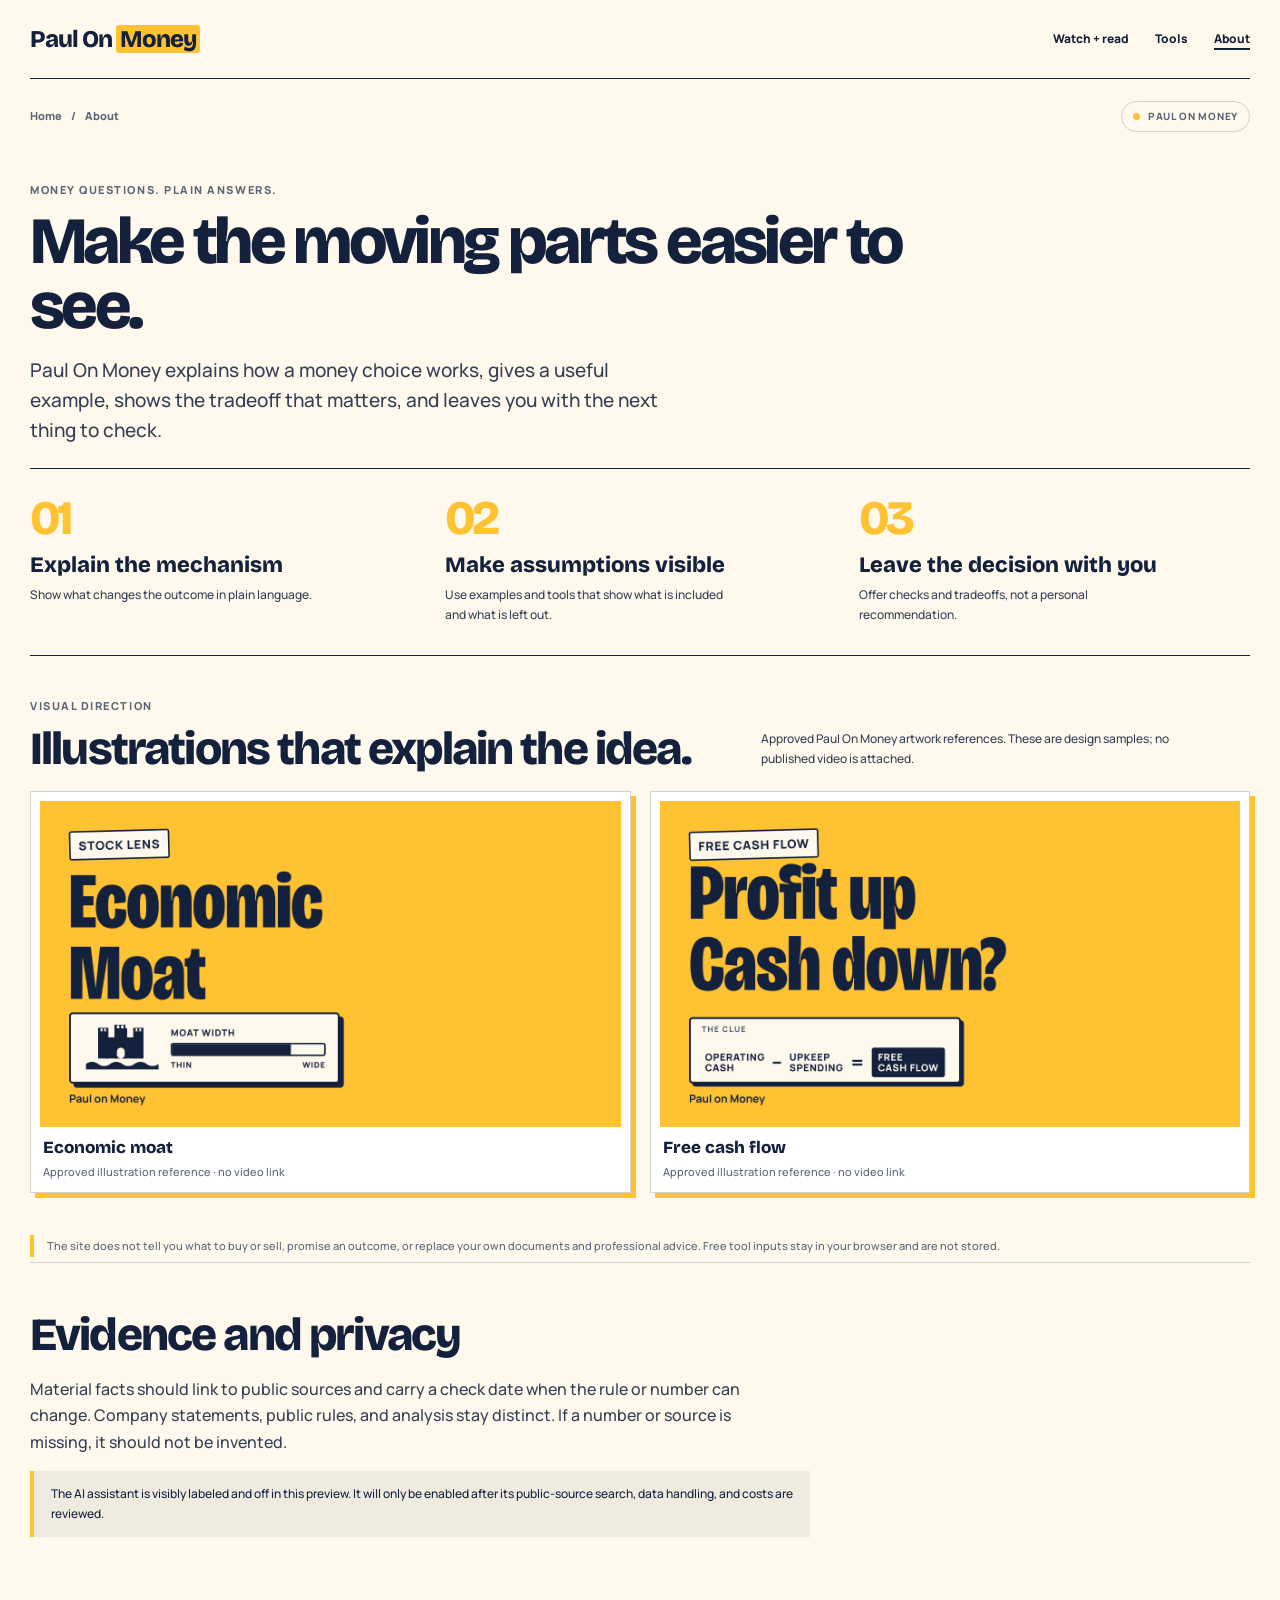
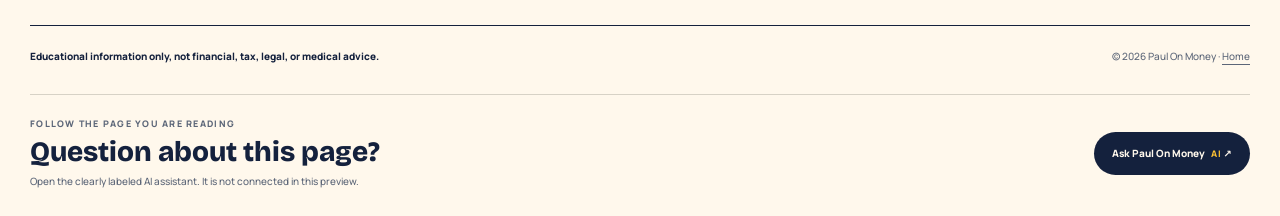
==== about/index.html @ f69b1c6e "Publish website output from a07aaa1934572e8f9555781a83fcb706551f09a7" ====
<!doctype html>
<html lang="en">
<head><meta charset="utf-8"><meta name="viewport" content="width=device-width, initial-scale=1"><meta name="color-scheme" content="light"><title>About | Paul On Money</title><meta name="description" content="What Paul On Money covers and how its explainers use public sources."><link rel="canonical" href="https://paulonmoney.com/about/"><link rel="stylesheet" href="/site.css"><script defer src="/chat-config.js"></script><script defer src="/chat.js"></script>  <link rel="icon" type="image/svg+xml" href="/assets/favicon.svg">
</head>
<body data-page-id="about" data-page-label="About Paul On Money"><a class="skip" href="#main">Skip to content</a><div class="shell">
<header class="topbar"><div class="topbar-inner"><a class="wordmark" href="/" aria-label="Paul On Money home">Paul On <em>Money</em></a><nav class="nav" aria-label="Main navigation"><a href="/articles/">Watch + read</a><a href="/tools/">Tools</a><a href="/about/" aria-current="page">About</a></nav></div></header>
<main id="main"><div class="page-head"><div class="breadcrumb"><a href="/">Home</a><span aria-hidden="true">/</span><span>About</span></div><span class="status">Paul On Money</span></div>
<section class="about-intro"><p class="eyebrow">Money questions. Plain answers.</p><h1>Make the moving parts easier to see.</h1><p class="lede">Paul On Money explains how a money choice works, gives a useful example, shows the tradeoff that matters, and leaves you with the next thing to check.</p></section>
<section class="about-principles" aria-label="Editorial approach"><article><span>01</span><h2>Explain the mechanism</h2><p>Show what changes the outcome in plain language.</p></article><article><span>02</span><h2>Make assumptions visible</h2><p>Use examples and tools that show what is included and what is left out.</p></article><article><span>03</span><h2>Leave the decision with you</h2><p>Offer checks and tradeoffs, not a personal recommendation.</p></article></section>
<section class="artwork-section" aria-labelledby="artwork-title"><div class="artwork-heading"><div><p class="eyebrow">Visual direction</p><h2 id="artwork-title">Illustrations that explain the idea.</h2></div><p>Approved Paul On Money artwork references. These are design samples; no published video is attached.</p></div><div class="artwork-grid">
<figure><img src="/assets/economic-moat.png" alt="Approved Paul On Money illustration reference: a castle and moat diagram explaining an economic moat"><figcaption><strong>Economic moat</strong><span>Approved illustration reference · no video link</span></figcaption></figure>
<figure><img src="/assets/free-cash-flow.png" alt="Approved Paul On Money illustration reference: operating cash flow minus upkeep spending equals free cash flow"><figcaption><strong>Free cash flow</strong><span>Approved illustration reference · no video link</span></figcaption></figure>
</div></section>
<p class="about-note">The site does not tell you what to buy or sell, promise an outcome, or replace your own documents and professional advice. Free tool inputs stay in your browser and are not stored.</p>
<section class="section"><h2>Evidence and privacy</h2><p class="section-intro">Material facts should link to public sources and carry a check date when the rule or number can change. Company statements, public rules, and analysis stay distinct. If a number or source is missing, it should not be invented.</p><p class="callout">The AI assistant is visibly labeled and off in this preview. It will only be enabled after its public-source search, data handling, and costs are reviewed.</p></section></main>
<footer class="foot"><div class="foot-inner"><p class="disclaimer">Educational information only, not financial, tax, legal, or medical advice.</p><p>© 2026 Paul On Money · <a href="/">Home</a></p></div></footer><section class="chat-entry" aria-label="Ask about this page">
  <div><p class="chat-kicker">Follow the page you are reading</p><h2>Question about this page?</h2><p>Open the clearly labeled AI assistant. It is not connected in this preview.</p></div>
  <button class="chat-open" type="button" data-chat-open aria-haspopup="dialog">Ask Paul On Money <em>AI</em> <span aria-hidden="true">↗</span></button>
</section>
<dialog class="chat-dialog" data-chat-dialog aria-labelledby="chat-title" aria-describedby="chat-disabled-note">
  <div class="chat-panel">
    <header class="chat-head"><span class="chat-avatar" aria-hidden="true">?</span><div><h2 id="chat-title">Ask Paul On Money <span style="color:var(--sun)">AI</span></h2><p>AI assistant · not connected</p></div><button class="chat-close" type="button" data-chat-close aria-label="Close chat">×</button></header>
    <div class="chat-context"><strong>Current page</strong> · <span data-chat-context>Paul On Money</span></div>
    <p class="chat-disabled" id="chat-disabled-note"><strong>The assistant is off in this preview.</strong> It will only be enabled after its public-source search, data handling, and costs are reviewed. No question is collected or sent. Calculator entries never enter this chat.</p>
    <form class="chat-compose"><label class="sr-only" for="chat-question">Your question</label><input id="chat-question" type="text" placeholder="AI assistant is unavailable" disabled><button type="button" disabled>Send</button><p class="chat-foot">This dialog is a design interaction only. It does not provide answers, sources, or citations.</p></form>
  </div>
</dialog>
</div></body></html>
---- site.css ----
@font-face{font-family:Bricolage;src:url('/assets/bric.woff2') format('woff2');font-weight:100 900;font-display:swap}
@font-face{font-family:Manrope;src:url('/assets/manrope.woff2') format('woff2');font-weight:200 800;font-display:swap}
:root{--paper:#FFF8EC;--ink:#14213D;--sun:#FFC233;--line:#D7D2C6;--soft:#F0EBE0;--white:#fff;--blue:#E7EDF6;--muted:#5C6678;--max:1220px}
*{box-sizing:border-box}
html{scroll-behavior:smooth}
body{margin:0;background:var(--paper);color:var(--ink);font:500 16px/1.65 Manrope,system-ui,sans-serif}
a{color:inherit;text-underline-offset:4px}
button,input,textarea,select{font:inherit;color:inherit}
button,a,input,textarea,select{touch-action:manipulation}
button:focus-visible,a:focus-visible,input:focus-visible,textarea:focus-visible,select:focus-visible,[tabindex]:focus-visible{outline:3px solid var(--sun);outline-offset:3px}
.skip{position:fixed;z-index:20;top:-100px;left:12px;padding:10px 14px;background:var(--sun)}
.skip:focus{top:12px}
.shell{width:min(var(--max),100% - 48px);margin-inline:auto}
.topbar{border-bottom:1px solid var(--ink)}
.topbar-inner{min-height:78px;display:flex;align-items:center;justify-content:space-between;gap:24px}
.wordmark{text-decoration:none;white-space:nowrap;font:800 24px/1 Bricolage,system-ui,sans-serif;letter-spacing:-1px}
.wordmark em{font-style:normal;color:var(--ink);background:var(--sun);padding:0 4px;border-radius:3px}
.nav{display:flex;align-items:center;gap:26px}
.nav a{text-decoration:none;font-size:12px;font-weight:800;min-height:42px;display:flex;align-items:center}
.nav a:hover,.nav a[aria-current=page]{text-decoration:underline;text-decoration-thickness:2px;text-underline-offset:5px}
.eyebrow,.side-label{margin:0 0 12px;font-size:11px;line-height:1.4;font-weight:800;letter-spacing:.14em;text-transform:uppercase;color:var(--muted)}
.page-head{padding:22px 0 14px;display:flex;align-items:center;justify-content:space-between;gap:16px;font-size:11px;font-weight:800;color:var(--muted)}
.status,.prototype-note{display:inline-flex;align-items:center;gap:8px;border:1px solid var(--line);border-radius:999px;padding:6px 11px;font-size:10px;font-weight:800;letter-spacing:.07em;text-transform:uppercase}
.status:before{content:"";width:7px;height:7px;border-radius:50%;background:var(--sun)}
.hero{display:grid;grid-template-columns:minmax(0,1.12fr) minmax(320px,.88fr);gap:58px;align-items:center;padding:35px 0 35px}
.hero h1,.page-title h1,.tool-intro h1,.about-intro h1,.page-headline{font:800 clamp(44px,6.2vw,76px)/.98 Bricolage,system-ui,sans-serif;letter-spacing:-.055em;margin:0 0 18px}
.hero h1{max-width:710px}
.hero .mark,.marker{background:linear-gradient(transparent 63%,var(--sun) 63%,var(--sun) 92%,transparent 92%)}
.hero-dek,.lede,.dek{font-size:clamp(16px,1.7vw,19px);line-height:1.58;color:#354057;max-width:650px;margin:0}
.hero-art{margin:5px 6px 5px 0;background:#fff;padding:10px 10px 0;border:1px solid var(--line);box-shadow:12px 12px 0 var(--sun);transform:rotate(1deg);position:relative;z-index:1}
.hero-art img{display:block;width:100%;aspect-ratio:16/9;object-fit:cover;border-radius:5px}
.hero-art figcaption{display:flex;justify-content:space-between;align-items:center;gap:10px;padding:11px 3px 12px;font-size:11px;color:var(--muted)}
.hero-art figcaption strong{color:var(--ink);font-size:11px;letter-spacing:.08em;text-transform:uppercase}
.question-box{display:grid;grid-template-columns:1fr auto;gap:9px 12px;padding:20px 22px;background:var(--ink);color:var(--paper);border-radius:4px 20px 4px 20px;box-shadow:8px 8px 0 var(--sun);margin:26px 7px 34px 0}
.question-box label{grid-column:1/-1;font-size:12px;font-weight:800}
.question-box input{min-width:0;width:100%;height:50px;border:1px solid #ffffff55;border-radius:8px;background:#fff;color:var(--ink);padding:0 14px}
.question-box button,.button{display:inline-flex;align-items:center;justify-content:center;gap:12px;min-height:46px;border:0;border-radius:999px;padding:11px 18px;background:var(--sun);color:var(--ink);text-decoration:none;text-align:center;font-size:11px;font-weight:800;cursor:pointer}
.question-box button{white-space:nowrap}
.question-box p{grid-column:1/-1;margin:0;color:#D8DEE8;font-size:10px;line-height:1.5}
.privacy-line{font-size:11px;color:var(--muted);border-left:3px solid var(--sun);padding:3px 0 3px 12px;margin:14px 0 24px}
.pathway{display:grid;grid-template-columns:120px minmax(0,1fr) minmax(300px,.94fr);gap:30px;border-top:1px solid var(--ink);border-bottom:1px solid var(--ink);padding:33px 0;margin:12px 0 0}
.path-index{font-size:10px;line-height:1.3;font-weight:800;letter-spacing:.1em;text-transform:uppercase;color:var(--muted)}
.path-index strong{display:block;margin-top:12px;color:var(--ink);font:800 64px/.9 Bricolage;letter-spacing:-.08em}
.path-main h2,.rule-strip h2,.section h2,.artwork-heading h2{font:800 clamp(30px,4vw,46px)/1.04 Bricolage,system-ui,sans-serif;letter-spacing:-.04em;margin:0 0 13px}
.path-main p:not(.eyebrow),.rule-strip p{font-size:13px;color:#354057;max-width:500px;margin:0 0 17px}
.text-link{font-size:12px;font-weight:800;text-decoration:underline;text-underline-offset:4px}
.path-steps{display:grid;gap:14px;border-left:1px solid var(--line);padding-left:24px}
.path-steps>div{display:grid;grid-template-columns:29px 1fr;gap:11px;align-items:start}
.path-steps b{width:25px;height:25px;border-radius:50%;display:grid;place-items:center;background:var(--sun);font-size:11px}
.path-steps strong,.path-steps span{display:block}
.path-steps strong{font-size:11px;line-height:1.4}
.path-steps span{font-size:10px;line-height:1.45;color:var(--muted)}
.rule-strip{display:grid;grid-template-columns:1fr .8fr;gap:40px;align-items:center;padding:36px 0;border-bottom:1px solid var(--line)}
.rule-strip h2{max-width:570px;margin:0}
.rule-strip .under-note{text-decoration:underline;text-decoration-color:var(--sun);text-decoration-thickness:5px;text-underline-offset:4px}
.rule-strip p{margin:0}
.home-footer,.prototype-footer,.foot-inner{display:flex;justify-content:space-between;align-items:flex-start;gap:28px;padding:20px 0 27px;font-size:10px;color:var(--muted)}
.home-footer span:last-child{text-align:right}
.section{padding:48px 0;border-top:1px solid var(--line)}
.section h2{margin:0 0 17px}
.section-intro{max-width:720px;color:#354057}
.cards{display:grid;grid-template-columns:repeat(3,minmax(0,1fr));gap:17px;margin-top:25px}
.card{min-width:0;padding:22px;background:var(--white);border:1px solid var(--line);border-radius:14px}
.card h3{font:800 22px/1.12 Bricolage;margin:12px 0 8px}
.card p{font-size:13px;color:#354057;margin:0}
.tag{display:inline-block;padding:4px 8px;background:var(--sun);border-radius:999px;font-size:9px;line-height:1.5;font-weight:800;letter-spacing:.08em;text-transform:uppercase}
.callout{border-left:4px solid var(--sun);padding:13px 17px;background:var(--soft);font-size:12px;max-width:780px}
.page-title,.tool-intro,.about-intro{padding:36px 0 23px;max-width:920px}
.page-title h1,.tool-intro h1,.about-intro h1{font-size:clamp(40px,5.8vw,66px);margin:13px 0 16px}
.page-title .dek{max-width:800px}
.breadcrumb{display:flex;gap:9px;align-items:center}
.breadcrumb a{text-decoration:none}
.answer-band{display:grid;grid-template-columns:145px 1fr;gap:22px;margin:8px 0 35px;padding:25px 30px;background:var(--ink);color:var(--paper);border-radius:4px 20px 4px 20px}
.answer-band .kicker{padding-top:3px;color:var(--sun);font-size:10px;font-weight:800;letter-spacing:.14em;text-transform:uppercase}
.answer-band p{font:700 clamp(19px,2.3vw,26px)/1.3 Bricolage;margin:0;max-width:870px}
.answer-grid{display:grid;grid-template-columns:minmax(0,1.4fr) minmax(260px,.7fr);gap:50px;align-items:start}
.article-copy{max-width:760px}
.article-copy h2,.article-copy h3{font-family:Bricolage,system-ui,sans-serif;line-height:1.12;letter-spacing:-.025em}
.article-copy h2{font-size:30px;margin:0 0 12px}
.article-copy h3{font-size:22px;margin:32px 0 10px}
.article-copy p{color:#354057;font-size:15px;line-height:1.7;margin:0 0 15px}
.article-copy ul{padding-left:20px;color:#354057;margin:9px 0 25px}
.article-copy li{padding:4px 0;font-size:14px}
.editorial-aside{border-left:5px solid var(--sun);padding:3px 0 3px 17px;margin:25px 0;font-size:13px;font-weight:800;color:var(--ink)}
.video-panel{background:#DFE5EF;padding:10px;border-radius:16px;margin:0 0 14px}
.video-frame{position:relative;display:block;aspect-ratio:16/9;width:100%;overflow:hidden;background:var(--ink);border-radius:10px}
.video-frame img{width:100%;height:100%;object-fit:cover;display:block}
.video-frame iframe{width:100%;height:100%;border:0}
.video-open{display:flex;width:100%;height:100%;align-items:center;justify-content:center;gap:10px;padding:18px;text-align:center;color:var(--paper);font-size:12px;font-weight:800;text-decoration:none}
.video-open:before{content:"▶";display:grid;place-items:center;width:44px;height:44px;border-radius:50%;background:var(--sun);color:var(--ink);font-size:14px}
.video-frame .video-label{position:absolute;left:10px;right:10px;bottom:10px;width:max-content;max-width:calc(100% - 20px);padding:7px 9px;border-radius:5px;background:var(--ink);color:var(--paper);font-size:10px;font-weight:800;letter-spacing:.06em}
.video-caption{margin:10px 3px 2px;font-size:10px;color:var(--muted)}
.side-cta{padding:20px;margin:0 0 24px;background:var(--sun);border-radius:3px 17px 3px 17px}
.side-cta h3{font:800 24px/1.12 Bricolage;margin:0 0 9px}
.side-cta p{font-size:11px;color:#303A4E;margin:0 0 15px}
.side-cta .button{width:100%;background:var(--ink);color:var(--paper)}
.accountability{padding:16px 18px;margin-top:26px;background:var(--soft);border-radius:10px;font-size:10px;color:#394256}
.accountability strong{display:block;color:var(--ink);font-size:10px;letter-spacing:.08em;text-transform:uppercase;margin-bottom:5px}
.source-block{display:grid;grid-template-columns:210px 1fr;gap:25px;padding:22px 0 10px;margin-top:25px;border-top:1px solid var(--ink)}
.source-block h2{font:800 21px/1.15 Bricolage;margin:0}
.source-block p,.source-block li{font-size:11px;color:var(--muted);margin:0 0 8px}
.source-block ul{padding-left:18px;margin:0}
.transcript{border-top:1px solid var(--line);border-bottom:1px solid var(--line);padding:11px 0;margin-bottom:24px}
.transcript summary{cursor:pointer;font-size:11px;font-weight:800;list-style:none;display:flex;justify-content:space-between;gap:12px}
.transcript summary::-webkit-details-marker{display:none}
.transcript summary:after{content:"+";font:800 18px/1 Bricolage}
.transcript[open] summary:after{content:"−"}
.transcript p{font-size:10px;color:var(--muted);margin:11px 0 0}
.article-card{display:grid;grid-template-columns:180px 1fr;gap:18px;padding:18px 0;border-top:1px solid var(--line)}
.comparison-figure{margin:15px 0 35px;padding:10px;background:var(--soft);border-radius:14px}
.comparison-figure img{display:block;width:100%;height:auto;border-radius:10px}
.comparison-figure figcaption{padding:11px 8px 4px;font-size:11px;line-height:1.55;color:#354057}
.article-card img{width:100%;aspect-ratio:16/9;object-fit:cover;border-radius:8px}
.article-card h2{font:800 24px/1.13 Bricolage;margin:7px 0}
.article-card h2 a{text-decoration:none}
.article-card h2 a:hover{text-decoration:underline}
.article-card p{font-size:12px;color:#354057;margin:0 0 8px}
.article-list-empty{display:grid;grid-template-columns:1.1fr .9fr;gap:28px;align-items:center;padding:25px 0;border-top:1px solid var(--line)}
.article-list-empty figure{margin:0;background:#fff;padding:9px 9px 0;border:1px solid var(--line);box-shadow:7px 7px 0 var(--sun)}
.article-list-empty img{display:block;width:100%;aspect-ratio:16/9;object-fit:cover}
.article-list-empty figcaption{padding:8px 2px;font-size:9px;color:var(--muted)}
.feature-figure{margin:0;background:#fff;border:1px solid var(--line);padding:9px 9px 0;box-shadow:5px 5px 0 var(--sun)}
.feature-figure img{display:block;width:100%;aspect-ratio:16/9;object-fit:cover}
.feature-figure figcaption{padding:11px 3px;color:var(--muted);font-size:11px}
.about-principles{display:grid;grid-template-columns:repeat(3,1fr);gap:24px;padding:27px 0 30px;border-top:1px solid var(--ink);border-bottom:1px solid var(--ink)}
.about-principles article{padding-right:14px}
.about-principles article>span{color:var(--sun);font:800 48px/.95 Bricolage;letter-spacing:-.08em}
.about-principles h2{font:800 22px/1.1 Bricolage;margin:11px 0 8px}
.about-principles p{font-size:12px;color:#354057;max-width:300px;margin:0}
.artwork-section{padding:42px 0 18px}
.artwork-heading{display:grid;grid-template-columns:1fr .7fr;gap:32px;align-items:end;margin-bottom:18px}
.artwork-heading h2{margin:0}
.artwork-heading>p{font-size:12px;color:#354057;max-width:460px;margin:0 0 4px}
.artwork-grid{display:grid;grid-template-columns:1fr 1fr;gap:19px}
.artwork-grid figure{margin:0;background:#fff;border:1px solid var(--line);padding:9px 9px 0;box-shadow:5px 5px 0 var(--sun)}
.artwork-grid img{display:block;width:100%;aspect-ratio:16/9;object-fit:cover}
.artwork-grid figcaption{display:flex;flex-direction:column;gap:4px;padding:11px 3px;color:var(--muted);font-size:11px}
.artwork-grid figcaption strong{font:800 17px/1.2 Bricolage;color:var(--ink)}
.about-note{border-left:4px solid var(--sun);padding:2px 0 2px 13px;color:var(--muted);font-size:11px;margin:24px 0 5px}
.foot{margin-top:28px;border-top:1px solid var(--ink)}
.foot-inner{padding:22px 0 30px}
.foot p{max-width:760px;margin:0}
.disclaimer{font-weight:800;color:var(--ink)}
.chat-entry{display:flex;justify-content:space-between;align-items:center;gap:24px;padding:22px 0 26px;border-top:1px solid var(--line)}
.chat-entry .chat-kicker{margin:0 0 5px;color:var(--muted);font-size:9px;font-weight:800;letter-spacing:.14em;text-transform:uppercase}
.chat-entry h2{font:800 clamp(22px,3vw,28px)/1.12 Bricolage;margin:0 0 5px}
.chat-entry p{max-width:600px;margin:0;color:var(--muted);font-size:10px}
.chat-open{border:0;border-radius:999px;padding:13px 18px;background:var(--ink);color:var(--paper);font-size:10px;font-weight:800;white-space:nowrap;cursor:pointer}
.chat-open em{font-style:normal;color:var(--sun);font-size:9px;letter-spacing:.1em;text-transform:uppercase;padding-left:4px}
.chat-dialog{position:fixed;width:min(520px,calc(100vw - 32px));height:min(620px,calc(100dvh - 48px));max-width:none;max-height:none;padding:0;border:1px solid var(--line);border-radius:18px;background:var(--paper);color:var(--ink);box-shadow:0 20px 70px #14213d52;overflow:hidden}
.chat-dialog::backdrop{background:#14213d7a}
.chat-panel{height:100%;display:grid;grid-template-rows:auto auto 1fr auto}
.chat-head{display:flex;align-items:center;gap:12px;padding:16px 18px;background:var(--ink);color:var(--paper)}
.chat-avatar{width:34px;height:34px;flex:none;border-radius:50%;display:grid;place-items:center;background:var(--sun);font:800 14px Bricolage;color:var(--ink)}
.chat-head h2{font:800 17px/1.2 Bricolage;margin:0}
.chat-head p{font-size:9px;color:#D8DEE8;margin:3px 0 0;letter-spacing:.08em;text-transform:uppercase}
.chat-close{margin-left:auto;border:1px solid #fff7;background:transparent;color:var(--paper);width:36px;height:36px;border-radius:50%;font-size:20px;cursor:pointer}
.chat-context{padding:11px 17px;background:#FFF1CC;border-bottom:1px solid #E2D5B5;font-size:10px;line-height:1.45}
.chat-context strong{font-size:9px;letter-spacing:.09em;text-transform:uppercase}
.chat-disabled{margin:18px;padding:16px;border-radius:10px;background:#fff;border:1px solid var(--line);align-self:start;font-size:12px;color:#354057}
.chat-disabled strong{display:block;color:var(--ink);margin-bottom:6px}
.chat-compose{display:grid;grid-template-columns:1fr auto;gap:8px;padding:12px 14px;border-top:1px solid var(--line)}
.chat-compose input{min-width:0;height:42px;border:1px solid var(--line);border-radius:8px;padding:0 11px;background:#fff;font-size:12px}
.chat-compose button{border:0;border-radius:8px;background:var(--sun);color:var(--ink);padding:0 14px;font-size:10px;font-weight:800}
.chat-compose input:disabled,.chat-compose button:disabled{opacity:.55;cursor:not-allowed}
.chat-foot{grid-column:1/-1;margin:0;padding:0 14px 13px;color:var(--muted);font-size:9px;line-height:1.45}
.calculator-page{max-width:1040px}
.tool-intro{max-width:920px;padding:34px 0 20px}
.tool-intro h1{max-width:880px;font-size:clamp(42px,5.7vw,67px)}
.tool-intro .lede{max-width:780px}
.tool-hero-art{display:grid;grid-template-columns:1fr .44fr;gap:28px;align-items:center}
.tool-hero-art figure{margin:0;background:#fff;padding:8px 8px 0;border:1px solid var(--line);box-shadow:8px 8px 0 var(--sun)}
.tool-hero-art img{display:block;width:100%;aspect-ratio:16/9;object-fit:cover}
.tool-hero-art figcaption{font-size:9px;color:var(--muted);padding:8px 2px}
.calc-step{border-top:1px solid var(--line);padding:27px 0}
.calc-step h2,.result h2,.sources h2{font:800 clamp(25px,3.5vw,34px)/1.1 Bricolage;letter-spacing:-.03em;margin:0 0 15px}
.step-index{display:grid;place-items:center;width:27px;height:27px;border-radius:50%;background:var(--sun);font:800 11px Bricolage;margin:0 0 13px}
.fields{display:grid;gap:14px 19px;margin:18px 0}
.fields-two{grid-template-columns:repeat(2,minmax(0,1fr))}
.fields-three{grid-template-columns:repeat(3,minmax(0,1fr))}
.plan-cards{display:grid;grid-template-columns:1fr 1fr;gap:17px;margin:22px 0}
.plan-cards fieldset{min-width:0;border:1px solid var(--line);border-top:5px solid var(--sun);border-radius:6px 6px 14px 14px;padding:16px;background:#FBF9F4}
.plan-cards fieldset+fieldset{border-top-color:var(--ink)}
.plan-cards legend{font:800 20px Bricolage;padding:0 7px}
.plan-cards label,.fields>label,.wide-field{display:block;font-size:11px;font-weight:800;margin:12px 0}
.plan-cards label span,.fields label>span,.wide-field span{float:right;font-size:9px;color:var(--muted)}
.plan-cards input,.fields input,.fields select,.wide-field input{display:block;width:100%;min-height:43px;padding:8px 10px;margin-top:5px;border:1px solid #14213d55;border-radius:7px;background:var(--white)}
.plan-cards input:focus,.fields input:focus,.fields select:focus,.wide-field input:focus{border-color:var(--ink)}
.wide-field{max-width:620px;margin:20px 0}
.helper{font-size:11px;line-height:1.55;color:var(--muted);max-width:800px}
.optional{margin:20px 0;border-top:1px solid var(--line);padding:14px 0}
.optional summary{min-height:40px;cursor:pointer;font-size:12px;font-weight:800;display:flex;align-items:center}
.optional[open] summary{margin-bottom:10px}
.optional>p{font-size:11px;color:#495366;max-width:840px}
.optional .checkbox{display:flex;gap:9px;align-items:flex-start;font-weight:700;margin:13px 0}
.optional .checkbox input{width:18px;height:18px;min-height:18px;margin:2px 0;flex:none;accent-color:var(--ink)}
.field-span{grid-column:1/-1}
.calculate-button{margin:24px 0 8px;min-width:240px}
.calculate-button span{padding-left:10px}
.reset-button{margin:24px 0 8px;border:1px solid var(--ink);border-radius:999px;background:transparent;min-height:46px;padding:11px 18px;font-size:11px;font-weight:800;cursor:pointer}
.error-summary{border-left:4px solid var(--sun);background:#FFF1CC;padding:13px 17px;margin:18px 0;font-size:12px}
.error-summary h3{font:800 18px Bricolage;margin:0 0 5px}
.error-summary li{margin:5px 0}
.result{margin:34px 0;padding:25px;border:1px solid var(--line);border-radius:16px;background:#fff;box-shadow:0 14px 40px #14213d0f}
.result-summary{font:800 clamp(22px,3vw,31px)/1.2 Bricolage}
.result-cards{display:grid;grid-template-columns:1fr 1fr;gap:14px;margin:19px 0}
.result-cards>div{min-width:0;padding:16px;border-radius:10px;background:var(--soft)}
.result-cards>div+div{background:var(--blue)}
.result-cards span{display:block;font-size:10px;font-weight:800}
.result-cards strong{display:block;font:800 clamp(24px,3vw,36px)/1.2 Bricolage;margin-top:7px}
.bill-result{border-top:1px solid var(--line);margin-top:20px;padding-top:8px}
.bill-result h3{font:800 21px Bricolage}
.sources{display:grid;grid-template-columns:210px 1fr;gap:24px;border-top:1px solid var(--ink);padding:24px 0 35px}
.sources h2{font-size:22px}
.sources p{max-width:800px;font-size:11px;color:#495366;margin:0 0 9px}
.section .button{margin:12px 0}
.sr-only{position:absolute;width:1px;height:1px;padding:0;margin:-1px;overflow:hidden;clip:rect(0,0,0,0);white-space:nowrap;border:0}
.chat-dialog[open]{animation:dialog-in .15s ease-out}
@keyframes dialog-in{from{opacity:0;transform:translateY(7px)}to{opacity:1;transform:translateY(0)}}
@media(max-width:880px){.hero{grid-template-columns:1.05fr .95fr;gap:30px}.pathway{grid-template-columns:85px 1fr;gap:20px}.path-steps{grid-column:2;border-left:0;border-top:1px solid var(--line);padding:17px 0 0;grid-template-columns:repeat(3,1fr)}.answer-grid{gap:30px}.about-principles{gap:17px}.about-principles h2{font-size:20px}.tool-hero-art{grid-template-columns:1fr .55fr}}
@media(max-width:680px){body{font-size:15px}.shell{width:min(var(--max),100% - 36px)}.topbar-inner{min-height:auto;align-items:flex-start;padding:16px 0;flex-direction:column;gap:9px}.wordmark{font-size:22px}.nav{width:100%;gap:18px;overflow:auto}.nav a{white-space:nowrap;font-size:11px;min-height:36px}.page-head{padding:17px 0 10px;align-items:flex-start;font-size:10px}.status{font-size:9px;padding:5px 8px;white-space:normal;text-align:center;line-height:1.25}.hero{grid-template-columns:1fr;padding:26px 0 27px;gap:21px}.hero h1{font-size:clamp(42px,12vw,59px);margin-bottom:13px}.hero-dek{font-size:14px}.hero-art{max-width:560px;margin:4px 4px 0 0;box-shadow:7px 7px 0 var(--sun)}.hero-art figcaption{font-size:10px}.question-box{grid-template-columns:1fr;padding:17px;border-radius:4px 15px 4px 15px;gap:9px;box-shadow:5px 5px 0 var(--sun);margin:20px 5px 28px 0}.question-box label{grid-column:auto}.question-box input{height:47px;font-size:13px}.question-box button{width:100%;min-height:44px}.question-box p{grid-column:auto;font-size:9px}.pathway{grid-template-columns:54px 1fr;gap:13px;padding:24px 0}.path-index{font-size:8px}.path-index strong{font-size:47px;margin-top:8px}.path-main h2{font-size:31px}.path-main p:not(.eyebrow){font-size:12px}.path-steps{grid-column:1/-1;padding-top:15px;grid-template-columns:1fr;gap:11px}.path-steps>div{grid-template-columns:27px 1fr}.rule-strip{grid-template-columns:1fr;gap:13px;padding:24px 0}.rule-strip h2{font-size:29px}.rule-strip p{font-size:12px}.home-footer,.prototype-footer,.foot-inner{flex-direction:column;gap:9px}.home-footer span:last-child{text-align:left}.section{padding:35px 0}.cards{grid-template-columns:1fr;gap:11px}.page-title,.tool-intro,.about-intro{padding:24px 0 17px}.page-title h1,.tool-intro h1,.about-intro h1{font-size:42px}.page-title .dek{font-size:14px}.answer-band{grid-template-columns:1fr;gap:7px;padding:19px;border-radius:4px 15px 4px 15px;margin-bottom:25px}.answer-band p{font-size:21px}.answer-grid{grid-template-columns:1fr;gap:23px}.article-copy h2{font-size:26px}.article-copy h3{font-size:21px;margin-top:25px}.article-copy p{font-size:14px}.video-panel{order:-1}.article-card{grid-template-columns:110px 1fr;gap:13px}.article-card h2{font-size:19px}.article-card p{font-size:10px}.article-list-empty{grid-template-columns:1fr;gap:18px}.about-principles{grid-template-columns:1fr;gap:16px;padding:20px 0}.about-principles article{display:grid;grid-template-columns:43px 1fr;column-gap:10px;align-items:start}.about-principles article>span{grid-row:1 / span 2;font-size:37px}.about-principles h2{font-size:20px;margin:3px 0 4px}.about-principles p{font-size:12px}.artwork-section{padding:32px 0 15px}.artwork-heading{grid-template-columns:1fr;gap:10px}.artwork-heading h2{font-size:31px}.artwork-heading>p{font-size:11px}.artwork-grid{grid-template-columns:1fr;gap:16px}.sources,.source-block{grid-template-columns:1fr;gap:9px}.sources{padding:22px 0 28px}.tool-hero-art{grid-template-columns:1fr}.tool-hero-art figure{max-width:460px}.calculator-page{max-width:100%}.tool-intro{padding:23px 0 15px}.tool-intro h1{font-size:42px}.tool-intro .lede{font-size:14px}.calc-step{padding:22px 0}.plan-cards,.fields-two,.fields-three{grid-template-columns:1fr}.plan-cards fieldset{padding:15px}.result{padding:20px 15px;margin:25px 0;box-shadow:4px 4px 0 #14213d12}.result-cards{grid-template-columns:1fr;gap:8px}.result-cards>div{padding:13px}.result-cards span{font-size:10px}.result-cards strong{font-size:27px}.calculate-button,.reset-button{width:100%;margin-top:16px;text-align:left}.reset-button{margin-top:4px}.optional{padding-top:12px}.sources h2{font-size:20px}.chat-entry{align-items:flex-start;flex-direction:column;gap:14px}.chat-open{width:100%;min-height:45px}.chat-dialog{position:fixed;inset:0;width:100vw;height:100dvh;margin:0;border:0;border-radius:0;box-shadow:none}.chat-head{padding:13px 15px}.chat-context{padding:9px 15px}.chat-compose{padding:10px 12px}.chat-foot{padding:0 12px 11px}}
@media(prefers-reduced-motion:reduce){html{scroll-behavior:auto}*,*:before,*:after{transition:none!important;animation:none!important;transform:none!important}}
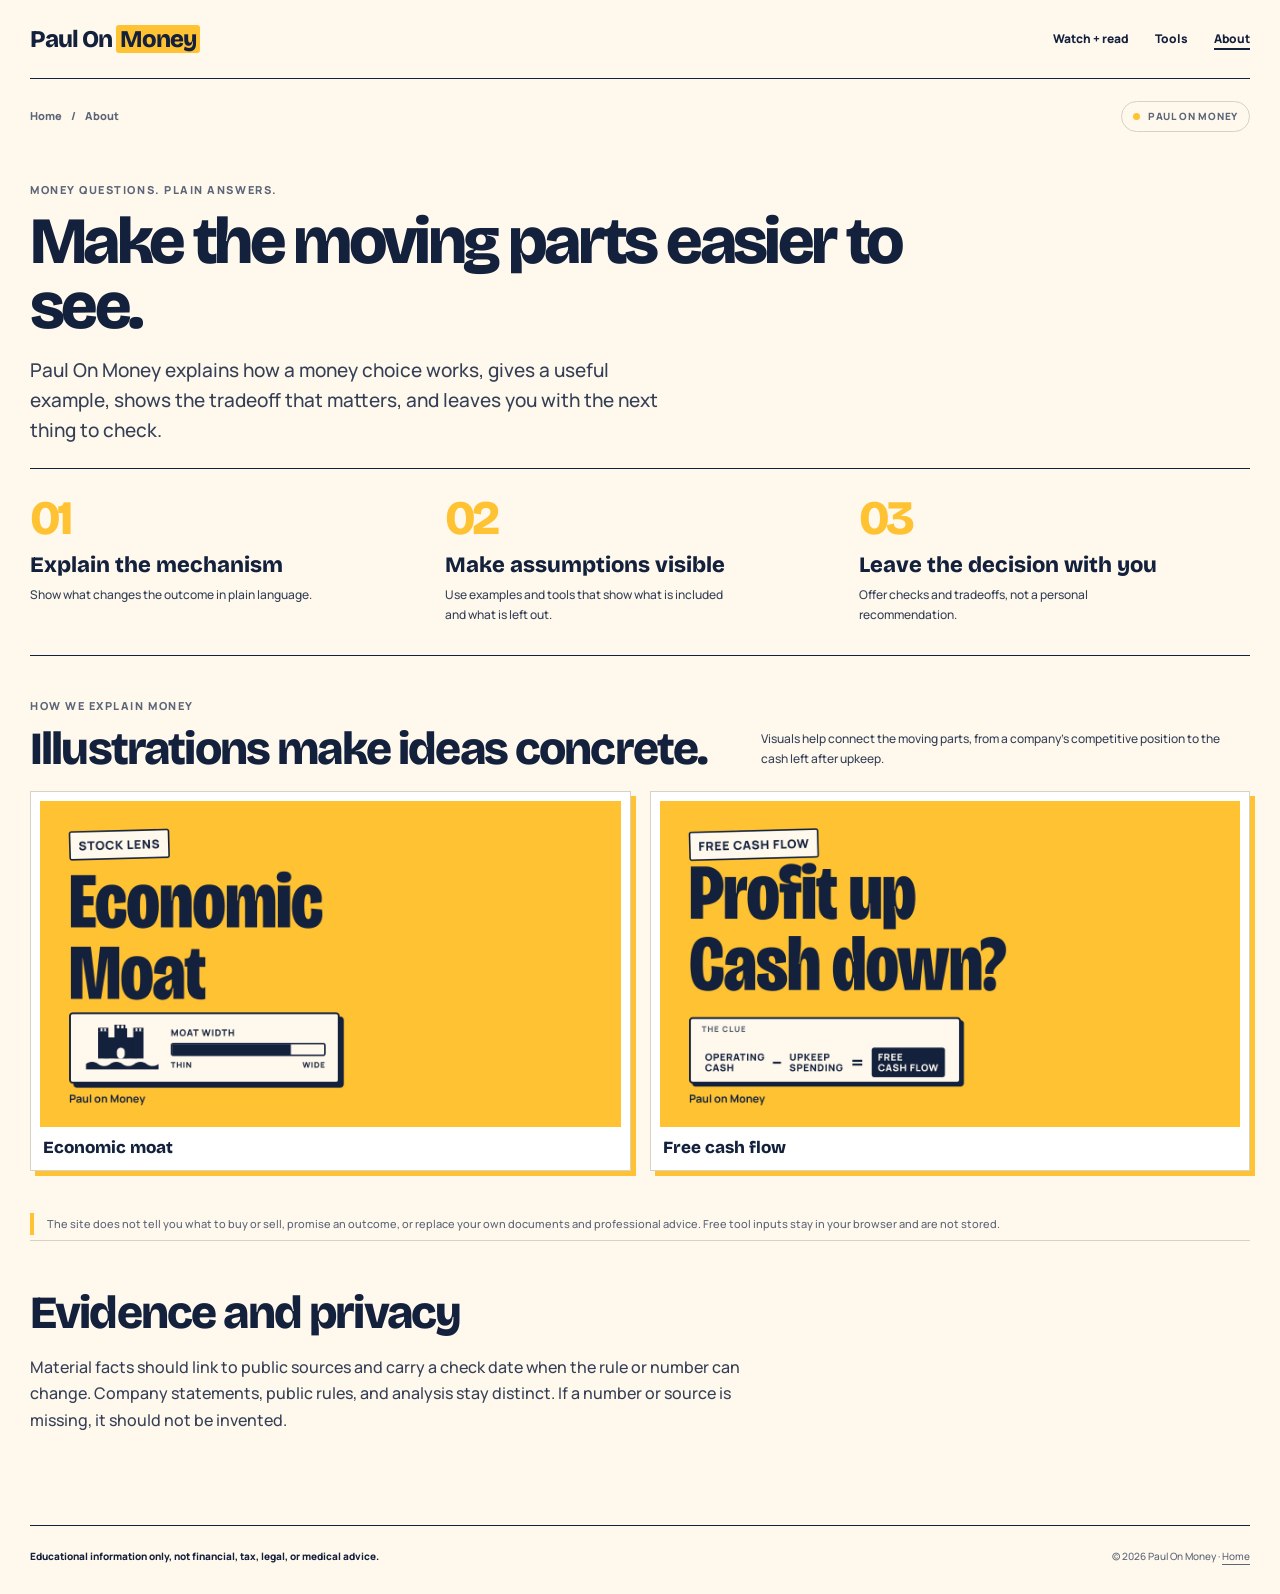
==== commit 3e9d2b98: "Publish website output from 5245d3ed2d039e2c3343191d77c497f14ad89d34" ====
--- a/about/index.html
+++ b/about/index.html
@@ -1,28 +1,16 @@
 <!doctype html>
 <html lang="en">
-<head><meta charset="utf-8"><meta name="viewport" content="width=device-width, initial-scale=1"><meta name="color-scheme" content="light"><title>About | Paul On Money</title><meta name="description" content="What Paul On Money covers and how its explainers use public sources."><link rel="canonical" href="https://paulonmoney.com/about/"><link rel="stylesheet" href="/site.css"><script defer src="/chat-config.js"></script><script defer src="/chat.js"></script>  <link rel="icon" type="image/svg+xml" href="/assets/favicon.svg">
+<head><meta charset="utf-8"><meta name="viewport" content="width=device-width, initial-scale=1"><meta name="color-scheme" content="light"><title>About | Paul On Money</title><meta name="description" content="What Paul On Money covers and how its explainers use public sources."><link rel="canonical" href="https://paulonmoney.com/about/"><link rel="stylesheet" href="/site.css">  <link rel="icon" type="image/svg+xml" href="/assets/favicon.svg">
 </head>
 <body data-page-id="about" data-page-label="About Paul On Money"><a class="skip" href="#main">Skip to content</a><div class="shell">
 <header class="topbar"><div class="topbar-inner"><a class="wordmark" href="/" aria-label="Paul On Money home">Paul On <em>Money</em></a><nav class="nav" aria-label="Main navigation"><a href="/articles/">Watch + read</a><a href="/tools/">Tools</a><a href="/about/" aria-current="page">About</a></nav></div></header>
 <main id="main"><div class="page-head"><div class="breadcrumb"><a href="/">Home</a><span aria-hidden="true">/</span><span>About</span></div><span class="status">Paul On Money</span></div>
 <section class="about-intro"><p class="eyebrow">Money questions. Plain answers.</p><h1>Make the moving parts easier to see.</h1><p class="lede">Paul On Money explains how a money choice works, gives a useful example, shows the tradeoff that matters, and leaves you with the next thing to check.</p></section>
 <section class="about-principles" aria-label="Editorial approach"><article><span>01</span><h2>Explain the mechanism</h2><p>Show what changes the outcome in plain language.</p></article><article><span>02</span><h2>Make assumptions visible</h2><p>Use examples and tools that show what is included and what is left out.</p></article><article><span>03</span><h2>Leave the decision with you</h2><p>Offer checks and tradeoffs, not a personal recommendation.</p></article></section>
-<section class="artwork-section" aria-labelledby="artwork-title"><div class="artwork-heading"><div><p class="eyebrow">Visual direction</p><h2 id="artwork-title">Illustrations that explain the idea.</h2></div><p>Approved Paul On Money artwork references. These are design samples; no published video is attached.</p></div><div class="artwork-grid">
-<figure><img src="/assets/economic-moat.png" alt="Approved Paul On Money illustration reference: a castle and moat diagram explaining an economic moat"><figcaption><strong>Economic moat</strong><span>Approved illustration reference · no video link</span></figcaption></figure>
-<figure><img src="/assets/free-cash-flow.png" alt="Approved Paul On Money illustration reference: operating cash flow minus upkeep spending equals free cash flow"><figcaption><strong>Free cash flow</strong><span>Approved illustration reference · no video link</span></figcaption></figure>
+<section class="artwork-section" aria-labelledby="artwork-title"><div class="artwork-heading"><div><p class="eyebrow">How we explain money</p><h2 id="artwork-title">Illustrations make ideas concrete.</h2></div><p>Visuals help connect the moving parts, from a company's competitive position to the cash left after upkeep.</p></div><div class="artwork-grid">
+<figure><img src="/assets/economic-moat.png" alt="Illustration of a castle behind a moat, showing how a company's competitive advantage can protect it"><figcaption><strong>Economic moat</strong></figcaption></figure>
+<figure><img src="/assets/free-cash-flow.png" alt="Diagram showing operating cash flow minus upkeep spending equals free cash flow"><figcaption><strong>Free cash flow</strong></figcaption></figure>
 </div></section>
 <p class="about-note">The site does not tell you what to buy or sell, promise an outcome, or replace your own documents and professional advice. Free tool inputs stay in your browser and are not stored.</p>
-<section class="section"><h2>Evidence and privacy</h2><p class="section-intro">Material facts should link to public sources and carry a check date when the rule or number can change. Company statements, public rules, and analysis stay distinct. If a number or source is missing, it should not be invented.</p><p class="callout">The AI assistant is visibly labeled and off in this preview. It will only be enabled after its public-source search, data handling, and costs are reviewed.</p></section></main>
-<footer class="foot"><div class="foot-inner"><p class="disclaimer">Educational information only, not financial, tax, legal, or medical advice.</p><p>© 2026 Paul On Money · <a href="/">Home</a></p></div></footer><section class="chat-entry" aria-label="Ask about this page">
-  <div><p class="chat-kicker">Follow the page you are reading</p><h2>Question about this page?</h2><p>Open the clearly labeled AI assistant. It is not connected in this preview.</p></div>
-  <button class="chat-open" type="button" data-chat-open aria-haspopup="dialog">Ask Paul On Money <em>AI</em> <span aria-hidden="true">↗</span></button>
-</section>
-<dialog class="chat-dialog" data-chat-dialog aria-labelledby="chat-title" aria-describedby="chat-disabled-note">
-  <div class="chat-panel">
-    <header class="chat-head"><span class="chat-avatar" aria-hidden="true">?</span><div><h2 id="chat-title">Ask Paul On Money <span style="color:var(--sun)">AI</span></h2><p>AI assistant · not connected</p></div><button class="chat-close" type="button" data-chat-close aria-label="Close chat">×</button></header>
-    <div class="chat-context"><strong>Current page</strong> · <span data-chat-context>Paul On Money</span></div>
-    <p class="chat-disabled" id="chat-disabled-note"><strong>The assistant is off in this preview.</strong> It will only be enabled after its public-source search, data handling, and costs are reviewed. No question is collected or sent. Calculator entries never enter this chat.</p>
-    <form class="chat-compose"><label class="sr-only" for="chat-question">Your question</label><input id="chat-question" type="text" placeholder="AI assistant is unavailable" disabled><button type="button" disabled>Send</button><p class="chat-foot">This dialog is a design interaction only. It does not provide answers, sources, or citations.</p></form>
-  </div>
-</dialog>
-</div></body></html>
+<section class="section"><h2>Evidence and privacy</h2><p class="section-intro">Material facts should link to public sources and carry a check date when the rule or number can change. Company statements, public rules, and analysis stay distinct. If a number or source is missing, it should not be invented.</p></section></main>
+<footer class="foot"><div class="foot-inner"><p class="disclaimer">Educational information only, not financial, tax, legal, or medical advice.</p><p>© 2026 Paul On Money · <a href="/">Home</a></p></div></footer></div></body></html>
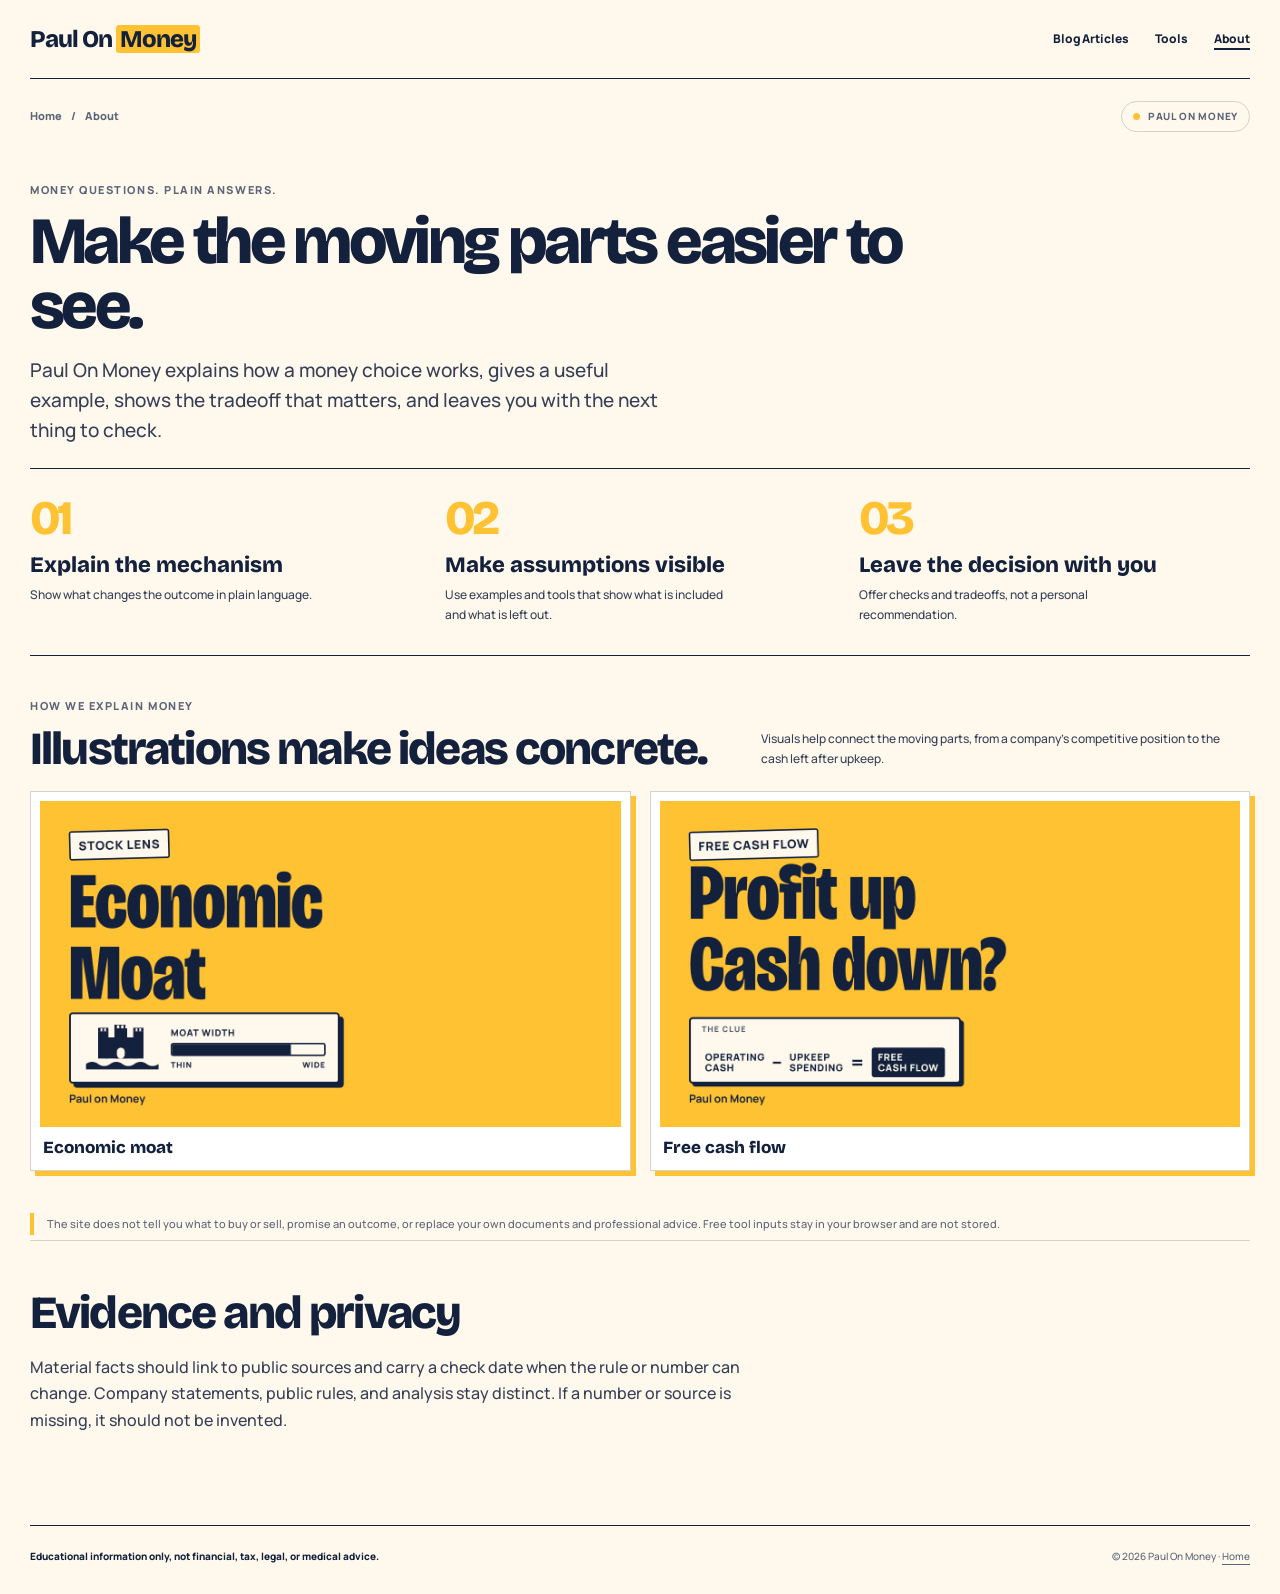
==== commit 6309735d: "Publish website output from c50e97f6862a4b1a2852ef6e4c4f5fd6957be0db" ====
--- a/about/index.html
+++ b/about/index.html
@@ -3,7 +3,7 @@
 <head><meta charset="utf-8"><meta name="viewport" content="width=device-width, initial-scale=1"><meta name="color-scheme" content="light"><title>About | Paul On Money</title><meta name="description" content="What Paul On Money covers and how its explainers use public sources."><link rel="canonical" href="https://paulonmoney.com/about/"><link rel="stylesheet" href="/site.css">  <link rel="icon" type="image/svg+xml" href="/assets/favicon.svg">
 </head>
 <body data-page-id="about" data-page-label="About Paul On Money"><a class="skip" href="#main">Skip to content</a><div class="shell">
-<header class="topbar"><div class="topbar-inner"><a class="wordmark" href="/" aria-label="Paul On Money home">Paul On <em>Money</em></a><nav class="nav" aria-label="Main navigation"><a href="/articles/">Watch + read</a><a href="/tools/">Tools</a><a href="/about/" aria-current="page">About</a></nav></div></header>
+<header class="topbar"><div class="topbar-inner"><a class="wordmark" href="/" aria-label="Paul On Money home">Paul On <em>Money</em></a><nav class="nav" aria-label="Main navigation"><a href="/articles/">Blog Articles</a><a href="/tools/">Tools</a><a href="/about/" aria-current="page">About</a></nav></div></header>
 <main id="main"><div class="page-head"><div class="breadcrumb"><a href="/">Home</a><span aria-hidden="true">/</span><span>About</span></div><span class="status">Paul On Money</span></div>
 <section class="about-intro"><p class="eyebrow">Money questions. Plain answers.</p><h1>Make the moving parts easier to see.</h1><p class="lede">Paul On Money explains how a money choice works, gives a useful example, shows the tradeoff that matters, and leaves you with the next thing to check.</p></section>
 <section class="about-principles" aria-label="Editorial approach"><article><span>01</span><h2>Explain the mechanism</h2><p>Show what changes the outcome in plain language.</p></article><article><span>02</span><h2>Make assumptions visible</h2><p>Use examples and tools that show what is included and what is left out.</p></article><article><span>03</span><h2>Leave the decision with you</h2><p>Offer checks and tradeoffs, not a personal recommendation.</p></article></section>
--- a/site.css
+++ b/site.css
@@ -115,10 +115,9 @@
 .article-card h2 a{text-decoration:none}
 .article-card h2 a:hover{text-decoration:underline}
 .article-card p{font-size:12px;color:#354057;margin:0 0 8px}
-.article-list-empty{display:grid;grid-template-columns:1.1fr .9fr;gap:28px;align-items:center;padding:25px 0;border-top:1px solid var(--line)}
-.article-list-empty figure{margin:0;background:#fff;padding:9px 9px 0;border:1px solid var(--line);box-shadow:7px 7px 0 var(--sun)}
-.article-list-empty img{display:block;width:100%;aspect-ratio:16/9;object-fit:cover}
-.article-list-empty figcaption{padding:8px 2px;font-size:9px;color:var(--muted)}
+.article-list-empty{display:grid;grid-template-columns:1fr;gap:12px;align-items:start;padding:25px 0;border-top:1px solid var(--line)}
+.article-list-empty h2{font:800 26px/1.13 Bricolage,system-ui,sans-serif;margin:7px 0}
+.article-list-empty .section-intro{max-width:720px;margin:0}
 .feature-figure{margin:0;background:#fff;border:1px solid var(--line);padding:9px 9px 0;box-shadow:5px 5px 0 var(--sun)}
 .feature-figure img{display:block;width:100%;aspect-ratio:16/9;object-fit:cover}
 .feature-figure figcaption{padding:11px 3px;color:var(--muted);font-size:11px}
@@ -221,3 +220,105 @@
 @media(max-width:680px){body{font-size:15px}.shell{width:min(var(--max),100% - 36px)}.topbar-inner{min-height:auto;align-items:flex-start;padding:16px 0;flex-direction:column;gap:9px}.wordmark{font-size:22px}.nav{width:100%;gap:18px;overflow:auto}.nav a{white-space:nowrap;font-size:11px;min-height:36px}.page-head{padding:17px 0 10px;align-items:flex-start;font-size:10px}.status{font-size:9px;padding:5px 8px;white-space:normal;text-align:center;line-height:1.25}.hero{grid-template-columns:1fr;padding:26px 0 27px;gap:21px}.hero h1{font-size:clamp(42px,12vw,59px);margin-bottom:13px}.hero-dek{font-size:14px}.hero-art{max-width:560px;margin:4px 4px 0 0;box-shadow:7px 7px 0 var(--sun)}.hero-art figcaption{font-size:10px}.question-box{grid-template-columns:1fr;padding:17px;border-radius:4px 15px 4px 15px;gap:9px;box-shadow:5px 5px 0 var(--sun);margin:20px 5px 28px 0}.question-box label{grid-column:auto}.question-box input{height:47px;font-size:13px}.question-box button{width:100%;min-height:44px}.question-box p{grid-column:auto;font-size:9px}.pathway{grid-template-columns:54px 1fr;gap:13px;padding:24px 0}.path-index{font-size:8px}.path-index strong{font-size:47px;margin-top:8px}.path-main h2{font-size:31px}.path-main p:not(.eyebrow){font-size:12px}.path-steps{grid-column:1/-1;padding-top:15px;grid-template-columns:1fr;gap:11px}.path-steps>div{grid-template-columns:27px 1fr}.rule-strip{grid-template-columns:1fr;gap:13px;padding:24px 0}.rule-strip h2{font-size:29px}.rule-strip p{font-size:12px}.home-footer,.prototype-footer,.foot-inner{flex-direction:column;gap:9px}.home-footer span:last-child{text-align:left}.section{padding:35px 0}.cards{grid-template-columns:1fr;gap:11px}.page-title,.tool-intro,.about-intro{padding:24px 0 17px}.page-title h1,.tool-intro h1,.about-intro h1{font-size:42px}.page-title .dek{font-size:14px}.answer-band{grid-template-columns:1fr;gap:7px;padding:19px;border-radius:4px 15px 4px 15px;margin-bottom:25px}.answer-band p{font-size:21px}.answer-grid{grid-template-columns:1fr;gap:23px}.article-copy h2{font-size:26px}.article-copy h3{font-size:21px;margin-top:25px}.article-copy p{font-size:14px}.video-panel{order:-1}.article-card{grid-template-columns:110px 1fr;gap:13px}.article-card h2{font-size:19px}.article-card p{font-size:10px}.article-list-empty{grid-template-columns:1fr;gap:18px}.about-principles{grid-template-columns:1fr;gap:16px;padding:20px 0}.about-principles article{display:grid;grid-template-columns:43px 1fr;column-gap:10px;align-items:start}.about-principles article>span{grid-row:1 / span 2;font-size:37px}.about-principles h2{font-size:20px;margin:3px 0 4px}.about-principles p{font-size:12px}.artwork-section{padding:32px 0 15px}.artwork-heading{grid-template-columns:1fr;gap:10px}.artwork-heading h2{font-size:31px}.artwork-heading>p{font-size:11px}.artwork-grid{grid-template-columns:1fr;gap:16px}.sources,.source-block{grid-template-columns:1fr;gap:9px}.sources{padding:22px 0 28px}.tool-hero-art{grid-template-columns:1fr}.tool-hero-art figure{max-width:460px}.calculator-page{max-width:100%}.tool-intro{padding:23px 0 15px}.tool-intro h1{font-size:42px}.tool-intro .lede{font-size:14px}.calc-step{padding:22px 0}.plan-cards,.fields-two,.fields-three{grid-template-columns:1fr}.plan-cards fieldset{padding:15px}.result{padding:20px 15px;margin:25px 0;box-shadow:4px 4px 0 #14213d12}.result-cards{grid-template-columns:1fr;gap:8px}.result-cards>div{padding:13px}.result-cards span{font-size:10px}.result-cards strong{font-size:27px}.calculate-button,.reset-button{width:100%;margin-top:16px;text-align:left}.reset-button{margin-top:4px}.optional{padding-top:12px}.sources h2{font-size:20px}.chat-entry{align-items:flex-start;flex-direction:column;gap:14px}.chat-open{width:100%;min-height:45px}.chat-dialog{position:fixed;inset:0;width:100vw;height:100dvh;margin:0;border:0;border-radius:0;box-shadow:none}.chat-head{padding:13px 15px}.chat-context{padding:9px 15px}.chat-compose{padding:10px 12px}.chat-foot{padding:0 12px 11px}}
 @media(prefers-reduced-motion:reduce){html{scroll-behavior:auto}*,*:before,*:after{transition:none!important;animation:none!important;transform:none!important}}
 
+/* Long-form article guide */
+.article-hero{display:grid;grid-template-columns:minmax(0,1.08fr) minmax(300px,.92fr);gap:42px;align-items:center;padding:24px 0 27px}
+.article-hero-copy h1{font:800 clamp(42px,5.8vw,70px)/.98 Bricolage,system-ui,sans-serif;letter-spacing:-.055em;margin:0 0 16px;max-width:760px}
+.article-hero-copy .dek{font-size:clamp(16px,1.65vw,19px);line-height:1.58;color:#354057;max-width:640px;margin:0}
+.article-hero figure{margin:0 auto 8px;background:#fff;border:1px solid var(--line);padding:9px 9px 0;box-shadow:9px 9px 0 var(--sun);transform:rotate(.35deg)}
+.article-hero picture{display:block}
+.article-hero img{display:block;width:100%;height:auto;aspect-ratio:1.91;object-fit:cover;border-radius:5px}
+.article-hero figcaption{padding:10px 3px 11px;color:var(--muted);font-size:11px}
+.article-video{margin:0 0 30px}
+.article-video h2{font:800 24px/1.1 Bricolage;margin:0 0 12px}
+.article-video-facade{position:relative;aspect-ratio:16/9;width:min(100%,920px);margin-inline:auto;overflow:hidden;background:#14213D;border:8px solid #E7EDF6;border-radius:14px;box-shadow:0 10px 30px #14213d12}
+.article-video-play{display:block;position:relative;width:100%;height:100%;padding:0;border:0;background:var(--ink);cursor:pointer}
+.article-video-play img{display:block;width:100%;height:100%;object-fit:cover;opacity:.78}
+.video-play-icon{position:absolute;left:50%;top:50%;transform:translate(-50%,-50%);width:68px;height:68px;border:3px solid var(--paper);border-radius:50%;background:var(--sun);color:var(--ink);display:grid;place-items:center;padding-left:4px;font-size:25px;box-shadow:0 3px 15px #0006}
+.article-video-frame{display:block;width:100%;height:100%;border:0}
+.article-video .video-caption{max-width:920px;font-size:12px;line-height:1.55;margin:10px auto 0;text-align:left}
+.article-video .video-caption a{font-weight:800}
+.article-toc{margin:0 auto 36px;padding:22px 25px;background:#F0EBE0;border-left:5px solid var(--sun);max-width:920px}
+.article-toc h2{font:800 23px/1.1 Bricolage;margin:0 0 12px}
+.article-toc ol{columns:2;column-gap:42px;padding-left:21px;margin:0}
+.article-toc li{break-inside:avoid;padding:3px 0;font-size:13px}
+.article-copy{max-width:900px}
+.article-copy>section{scroll-margin-top:25px;border-top:1px solid var(--line);padding:28px 0 8px}
+.article-copy>section>h2{font-size:clamp(26px,3.2vw,34px);margin:0 0 13px}
+.article-copy>section>p{max-width:820px}
+.article-copy>section>ul,.article-copy>section>ol{max-width:820px;padding-left:24px}
+.article-copy>section>li{font-size:15px}
+.article-copy .citation{font-size:.77em;font-weight:800;text-decoration:none;vertical-align:super;scroll-margin-top:25px}
+.article-copy .citation:hover{text-decoration:underline}
+.article-callout{max-width:850px;padding:18px 21px;margin:22px auto 25px;border-left:5px solid var(--sun);background:#FFF1CC;border-radius:3px 12px 12px 3px}
+.article-callout h3{font:800 21px/1.13 Bricolage;margin:0 0 8px}
+.article-callout p{margin:0!important;font-size:14px!important}
+.article-formula{max-width:850px;padding:19px 22px;margin:20px auto;background:var(--ink);color:var(--paper);border-radius:3px 14px 3px 14px;box-shadow:6px 6px 0 var(--sun)}
+.article-formula span{display:block;color:var(--sun);font-size:10px;font-weight:800;letter-spacing:.12em;text-transform:uppercase;margin-bottom:6px}
+.article-formula p{font:700 20px/1.4 Bricolage;color:var(--paper);margin:0}
+.article-figure{max-width:900px;margin:22px auto 29px;padding:10px;background:#fff;border:1px solid var(--line);box-shadow:6px 6px 0 var(--sun)}
+.article-figure img{display:block;width:100%;height:auto}
+.article-figure figcaption{padding:11px 5px 4px;font-size:12px;line-height:1.55;color:#354057}
+.article-table-wrap{width:100%;max-width:100%;overflow-x:auto;margin:18px auto 24px;border:1px solid var(--line);border-radius:10px;background:#fff;overscroll-behavior-inline:contain}
+.article-table-wrap:focus-visible{outline:3px solid var(--sun);outline-offset:3px}
+.article-table{width:100%;min-width:780px;border-collapse:collapse;font-size:12px;line-height:1.45}
+.article-table caption{padding:14px 15px;text-align:left;font-size:13px;font-weight:800;background:#F0EBE0}
+.article-table th,.article-table td{padding:12px 13px;border-top:1px solid var(--line);text-align:left;vertical-align:top}
+.article-table thead th{background:#E7EDF6;font-weight:800}
+.article-table tbody th{font-weight:800;white-space:nowrap}
+.article-table tbody tr:nth-child(even){background:#FFFCF6}
+.article-tool-cta{display:grid;grid-template-columns:minmax(0,1fr) auto;align-items:center;gap:24px;max-width:900px;padding:22px 25px;margin:28px auto;background:var(--sun);border-radius:3px 18px 3px 18px}
+.article-tool-cta .eyebrow{margin-bottom:7px;color:#303A4E}
+.article-tool-cta h3{font:800 24px/1.1 Bricolage;margin:0 0 8px}
+.article-tool-cta p:not(.eyebrow){font-size:13px;line-height:1.55;color:#303A4E;margin:0;max-width:620px}
+.article-tool-cta .button{background:var(--ink);color:var(--paper);max-width:270px}
+.source-block{max-width:900px;grid-template-columns:minmax(180px,.34fr) minmax(0,1fr);gap:28px;margin-left:auto;margin-right:auto}
+.source-block h2{font-size:26px}
+.source-block .eyebrow{margin-bottom:7px}
+.source-list{list-style:none!important;padding:0!important;margin:0!important}
+.source-list li{display:grid;grid-template-columns:29px minmax(0,1fr);gap:8px;padding:9px 0;border-bottom:1px solid var(--line);font-size:12px!important}
+.source-number{font-size:11px;font-weight:800;color:var(--muted)}
+.source-list a{font-weight:700}
+.source-date{display:block;margin-top:3px;color:var(--muted);font-size:10px}
+.article-copy>.callout{margin:28px 0 10px;font-size:12px;line-height:1.55}
+.article-table-wrap a,.article-copy a{overflow-wrap:anywhere}
+@media(max-width:820px){.article-hero{grid-template-columns:minmax(0,1fr) minmax(240px,.8fr);gap:25px}.article-tool-cta{grid-template-columns:1fr}.article-tool-cta .button{max-width:none;justify-self:start}}
+@media(max-width:680px){.article-hero{grid-template-columns:1fr;gap:21px;padding:18px 0 23px}.article-hero-copy h1{font-size:clamp(40px,11vw,54px)}.article-hero figure{max-width:560px}.article-video{margin-bottom:23px}.article-video h2{font-size:22px}.article-video-facade{border-width:5px;border-radius:10px}.video-play-icon{width:56px;height:56px;font-size:21px}.article-toc{padding:18px 19px;margin-bottom:28px}.article-toc ol{columns:1}.article-copy>section{padding:23px 0 5px}.article-copy>section>h2{font-size:28px}.article-copy p{font-size:14px}.article-copy li{font-size:14px}.article-callout{padding:15px 16px}.article-callout h3{font-size:20px}.article-formula{padding:16px 17px}.article-formula p{font-size:17px}.article-figure{padding:6px}.article-figure figcaption{font-size:11px}.article-table-wrap{border-radius:8px}.article-table{min-width:740px;font-size:11px}.article-table caption{font-size:12px;padding:12px}.article-table th,.article-table td{padding:10px}.article-tool-cta{padding:19px}.article-tool-cta h3{font-size:22px}.source-block{grid-template-columns:1fr;gap:10px;padding:22px 0 10px}.source-block h2{font-size:23px}}
+
+
+.cost-curve{max-width:900px;margin:22px auto 28px;padding:17px;background:#fff;border:1px solid var(--line);box-shadow:6px 6px 0 var(--sun)}
+.cost-curve figcaption{font-size:13px;line-height:1.55;color:#354057;margin:0 0 15px}
+.cost-curve-legend{display:flex;gap:18px;flex-wrap:wrap;margin:0 0 14px;font-size:14px;font-weight:800}
+.cost-curve-legend span{display:inline-flex;gap:7px;align-items:center}
+.cost-curve-legend i{display:inline-block;width:13px;height:13px;border-radius:3px}
+.cost-curve-legend i.ppo,.cost-curve-bar.ppo{background:#14213D}
+.cost-curve-legend i.hdhp,.cost-curve-bar.hdhp{background:#FFC233}
+.cost-curve-grid{display:grid;grid-template-columns:repeat(auto-fit,minmax(min(100%,190px),1fr));gap:11px}
+.cost-curve-point{min-width:0;padding:12px;border:1px solid var(--line);background:#FFFCF6;border-radius:7px}
+.cost-curve-point h3{font:800 17px/1.2 Bricolage;margin:0 0 11px;color:var(--ink)}
+.cost-curve-point h3 span{display:block;margin-top:3px;font:600 12px/1.35 Manrope,system-ui,sans-serif;color:#495366;letter-spacing:0}
+.cost-curve-bars{display:grid;gap:7px;margin:0 0 11px}
+.cost-curve-track{height:14px;border-radius:5px;background:#E7EDF6;overflow:hidden}
+.cost-curve-bar{display:block;height:100%;border-radius:5px}
+.cost-curve-values{margin:0;display:grid;gap:5px}
+.cost-curve-values div{display:flex;justify-content:space-between;gap:10px;align-items:baseline;font-size:14px;line-height:1.35}
+.cost-curve-values dt{font-weight:700;color:#354057}
+.cost-curve-values dd{margin:0;font-weight:800;color:var(--ink);font-variant-numeric:tabular-nums}
+@media(max-width:680px){.cost-curve{padding:13px;margin:22px auto 28px;box-shadow:4px 4px 0 var(--sun)}.cost-curve figcaption{font-size:13px}.cost-curve-grid{grid-template-columns:1fr;gap:9px}.cost-curve-point{padding:13px}.cost-curve-point h3{font-size:17px}.cost-curve-point h3 span{font-size:13px}.cost-curve-values div{font-size:15px}.cost-curve-track{height:15px}}
+
+.growth-chart{max-width:900px;margin:22px auto 28px;padding:17px;background:#fff;border:1px solid var(--line);box-shadow:6px 6px 0 var(--sun)}
+.growth-chart figcaption{font-size:13px;line-height:1.55;color:#354057;margin:0 0 15px}
+.growth-chart-legend{display:flex;gap:18px;flex-wrap:wrap;margin:0 0 14px;font-size:13px;font-weight:800}
+.growth-chart-legend span{display:inline-flex;gap:7px;align-items:center}
+.growth-chart-legend i{display:inline-block;width:13px;height:13px;border-radius:3px}
+.growth-chart-legend i.deposited,.growth-chart-deposited{background:#14213D}
+.growth-chart-legend i.gain,.growth-chart-gain{background:#FFC233}
+.growth-chart-grid{display:grid;grid-template-columns:repeat(auto-fit,minmax(min(100%,190px),1fr));gap:11px}
+.growth-chart-point{min-width:0;padding:13px;border:1px solid var(--line);background:#FFFCF6;border-radius:7px}
+.growth-chart-point h3{font:800 17px/1.2 Bricolage;margin:0 0 12px;color:var(--ink)}
+.growth-chart-track{display:flex;height:20px;margin:0 0 12px;border-radius:5px;background:#E7EDF6;overflow:hidden}
+.growth-chart-track span{display:block;height:100%;flex:none}
+.growth-chart-point dl{margin:0;display:grid;gap:6px}
+.growth-chart-point dl div{display:flex;justify-content:space-between;gap:10px;align-items:baseline;font-size:13px;line-height:1.35}
+.growth-chart-point dt{font-weight:700;color:#354057}
+.growth-chart-point dd{margin:0;font-weight:800;color:var(--ink);font-variant-numeric:tabular-nums}
+@media(max-width:680px){.growth-chart{padding:13px;margin:22px auto 28px;box-shadow:4px 4px 0 var(--sun)}.growth-chart figcaption{font-size:13px}.growth-chart-grid{grid-template-columns:1fr;gap:9px}.growth-chart-point{padding:13px}.growth-chart-point h3{font-size:17px}.growth-chart-point dl div{font-size:15px}.growth-chart-track{height:17px}}
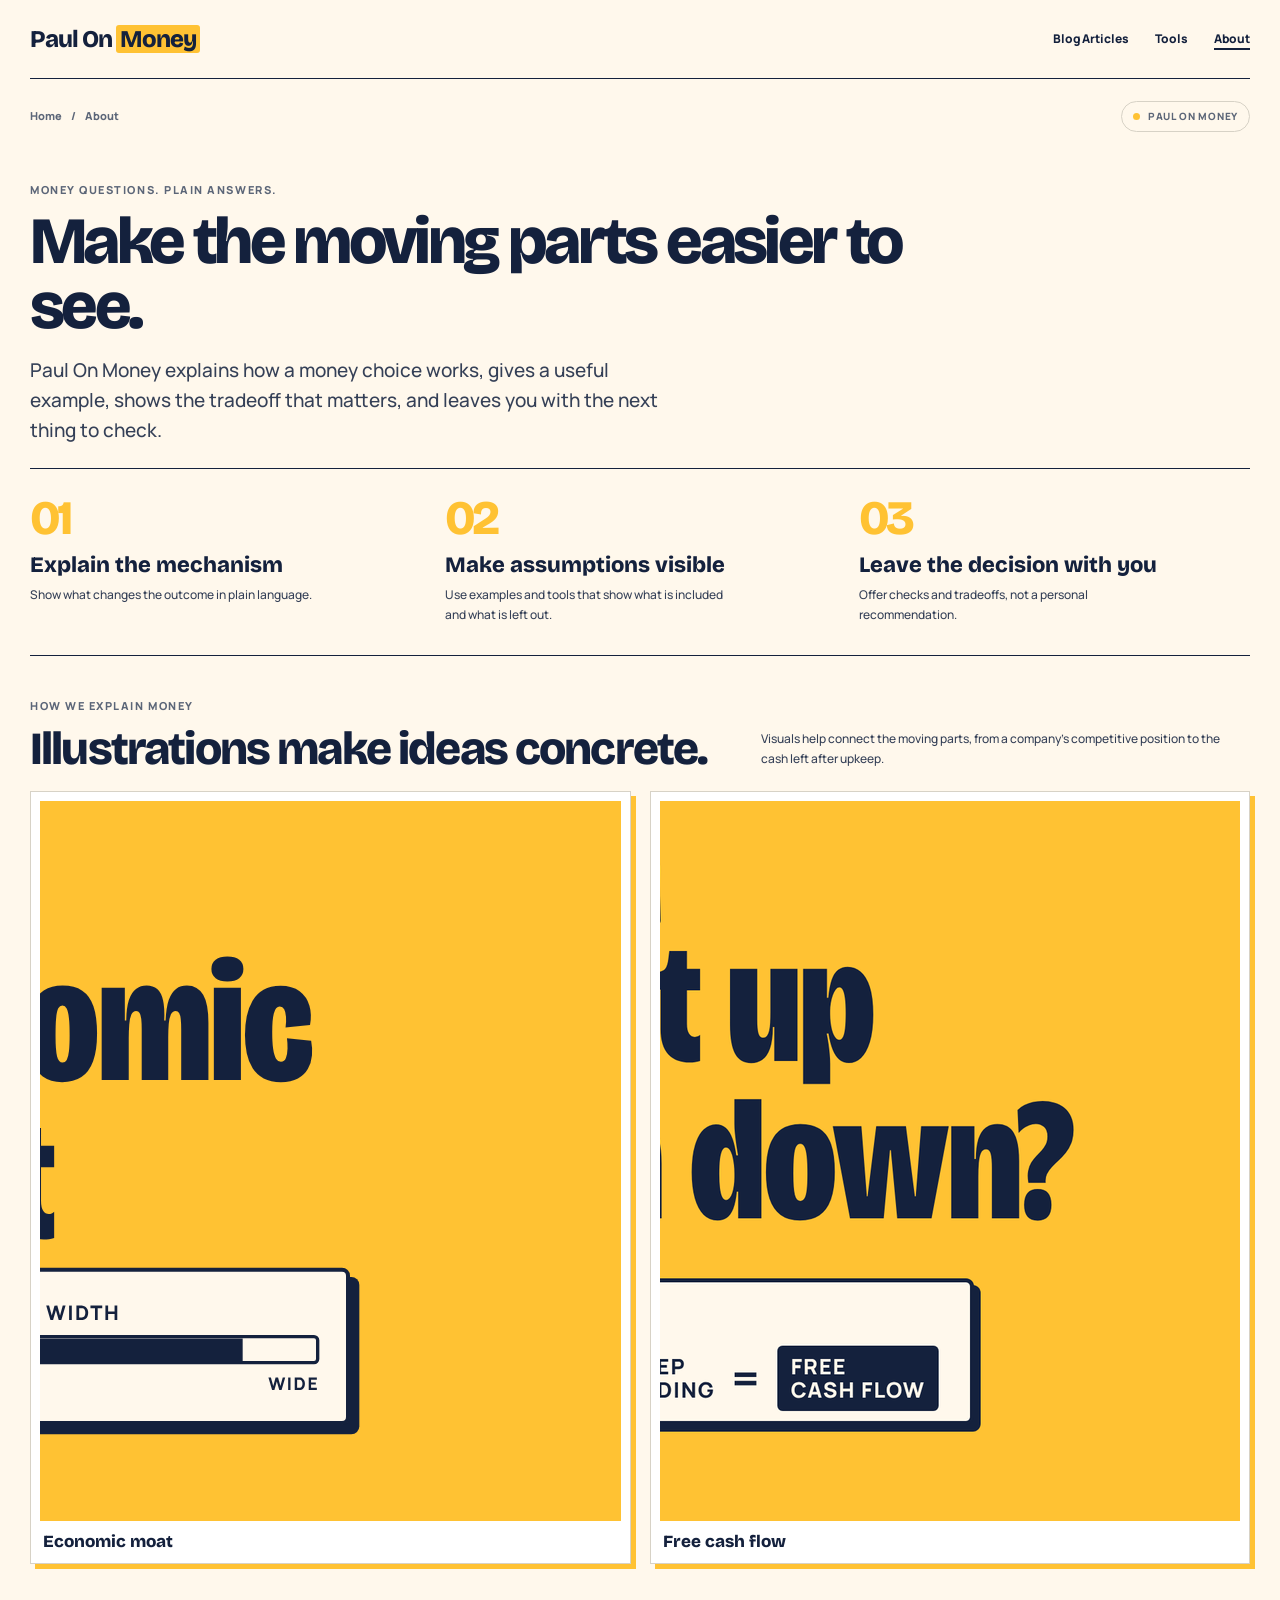
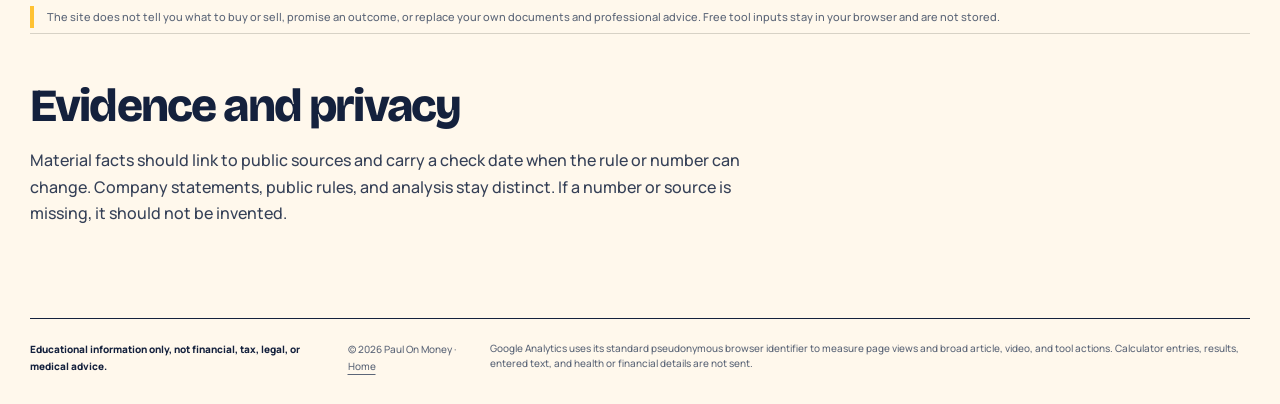
==== commit af5978b2: "Publish website output from 257d788f0384d1f07d779d16cfc52f082cd2e7ad" ====
--- a/about/index.html
+++ b/about/index.html
@@ -1,6 +1,9 @@
 <!doctype html>
 <html lang="en">
 <head><meta charset="utf-8"><meta name="viewport" content="width=device-width, initial-scale=1"><meta name="color-scheme" content="light"><title>About | Paul On Money</title><meta name="description" content="What Paul On Money covers and how its explainers use public sources."><link rel="canonical" href="https://paulonmoney.com/about/"><link rel="stylesheet" href="/site.css">  <link rel="icon" type="image/svg+xml" href="/assets/favicon.svg">
+  <meta property="og:type" content="website"><meta property="og:site_name" content="Paul On Money"><meta property="og:title" content="About | Paul On Money"><meta property="og:description" content="What Paul On Money covers and how its explainers use public sources."><meta property="og:url" content="https://paulonmoney.com/about/"><meta property="og:image" content="https://paulonmoney.com/assets/economic-moat.png"><meta property="og:image:alt" content="Illustration of a castle behind a moat, showing how a company&#39;s competitive advantage can protect it"><meta property="og:image:type" content="image/png"><meta property="og:image:width" content="1280"><meta property="og:image:height" content="720"><meta name="twitter:card" content="summary_large_image"><meta name="twitter:title" content="About | Paul On Money"><meta name="twitter:description" content="What Paul On Money covers and how its explainers use public sources."><meta name="twitter:image" content="https://paulonmoney.com/assets/economic-moat.png"><meta name="twitter:image:alt" content="Illustration of a castle behind a moat, showing how a company&#39;s competitive advantage can protect it">
+  <script type="application/ld+json">{"@context":"https://schema.org","@graph":[{"@type":"Organization","@id":"https://paulonmoney.com/#organization","name":"Paul On Money","url":"https://paulonmoney.com/"},{"@type":"BreadcrumbList","@id":"https://paulonmoney.com/about/#breadcrumb","itemListElement":[{"@type":"ListItem","position":1,"name":"Home","item":"https://paulonmoney.com/"},{"@type":"ListItem","position":2,"name":"About","item":"https://paulonmoney.com/about/"}]},{"@type":"AboutPage","@id":"https://paulonmoney.com/about/#webpage","url":"https://paulonmoney.com/about/","name":"About | Paul On Money","description":"What Paul On Money covers and how its explainers use public sources.","inLanguage":"en","isPartOf":{"@id":"https://paulonmoney.com/#website"},"publisher":{"@id":"https://paulonmoney.com/#organization"},"breadcrumb":{"@id":"https://paulonmoney.com/about/#breadcrumb"}}]}</script>
+  <script type="module" src="/analytics.mjs?v=8910d92dfe8b"></script>
 </head>
 <body data-page-id="about" data-page-label="About Paul On Money"><a class="skip" href="#main">Skip to content</a><div class="shell">
 <header class="topbar"><div class="topbar-inner"><a class="wordmark" href="/" aria-label="Paul On Money home">Paul On <em>Money</em></a><nav class="nav" aria-label="Main navigation"><a href="/articles/">Blog Articles</a><a href="/tools/">Tools</a><a href="/about/" aria-current="page">About</a></nav></div></header>
@@ -8,9 +11,9 @@
 <section class="about-intro"><p class="eyebrow">Money questions. Plain answers.</p><h1>Make the moving parts easier to see.</h1><p class="lede">Paul On Money explains how a money choice works, gives a useful example, shows the tradeoff that matters, and leaves you with the next thing to check.</p></section>
 <section class="about-principles" aria-label="Editorial approach"><article><span>01</span><h2>Explain the mechanism</h2><p>Show what changes the outcome in plain language.</p></article><article><span>02</span><h2>Make assumptions visible</h2><p>Use examples and tools that show what is included and what is left out.</p></article><article><span>03</span><h2>Leave the decision with you</h2><p>Offer checks and tradeoffs, not a personal recommendation.</p></article></section>
 <section class="artwork-section" aria-labelledby="artwork-title"><div class="artwork-heading"><div><p class="eyebrow">How we explain money</p><h2 id="artwork-title">Illustrations make ideas concrete.</h2></div><p>Visuals help connect the moving parts, from a company's competitive position to the cash left after upkeep.</p></div><div class="artwork-grid">
-<figure><img src="/assets/economic-moat.png" alt="Illustration of a castle behind a moat, showing how a company's competitive advantage can protect it"><figcaption><strong>Economic moat</strong></figcaption></figure>
-<figure><img src="/assets/free-cash-flow.png" alt="Diagram showing operating cash flow minus upkeep spending equals free cash flow"><figcaption><strong>Free cash flow</strong></figcaption></figure>
+<figure><img src="/assets/economic-moat.png" width="1280" height="720" loading="lazy" decoding="async" alt="Illustration of a castle behind a moat, showing how a company's competitive advantage can protect it"><figcaption><strong>Economic moat</strong></figcaption></figure>
+<figure><img src="/assets/free-cash-flow.png" width="1280" height="720" loading="lazy" decoding="async" alt="Diagram showing operating cash flow minus upkeep spending equals free cash flow"><figcaption><strong>Free cash flow</strong></figcaption></figure>
 </div></section>
 <p class="about-note">The site does not tell you what to buy or sell, promise an outcome, or replace your own documents and professional advice. Free tool inputs stay in your browser and are not stored.</p>
 <section class="section"><h2>Evidence and privacy</h2><p class="section-intro">Material facts should link to public sources and carry a check date when the rule or number can change. Company statements, public rules, and analysis stay distinct. If a number or source is missing, it should not be invented.</p></section></main>
-<footer class="foot"><div class="foot-inner"><p class="disclaimer">Educational information only, not financial, tax, legal, or medical advice.</p><p>© 2026 Paul On Money · <a href="/">Home</a></p></div></footer></div></body></html>
+<footer class="foot"><div class="foot-inner"><p class="disclaimer">Educational information only, not financial, tax, legal, or medical advice.</p><p>© 2026 Paul On Money · <a href="/">Home</a></p><p class="usage-note">Google Analytics uses its standard pseudonymous browser identifier to measure page views and broad article, video, and tool actions. Calculator entries, results, entered text, and health or financial details are not sent.</p></div></footer></div></body></html>
--- a/site.css
+++ b/site.css
@@ -106,15 +106,24 @@
 .transcript summary:after{content:"+";font:800 18px/1 Bricolage}
 .transcript[open] summary:after{content:"−"}
 .transcript p{font-size:10px;color:var(--muted);margin:11px 0 0}
-.article-card{display:grid;grid-template-columns:180px 1fr;gap:18px;padding:18px 0;border-top:1px solid var(--line)}
+.article-card{display:grid;grid-template-columns:minmax(220px,280px) minmax(0,1fr);gap:clamp(21px,3.5vw,38px);align-items:center;max-width:1040px;padding:25px 0 29px;border-top:1px solid var(--line)}
+.article-card-media{display:block;min-width:0;background:#fff;border:1px solid var(--line);padding:7px;box-shadow:6px 6px 0 var(--sun);transition:transform .15s ease,box-shadow .15s ease}
+.article-card-media:hover{transform:translate(-2px,-2px);box-shadow:8px 8px 0 var(--sun)}
+.article-card-media picture{display:block}
+.article-card img{display:block;width:100%;height:auto;aspect-ratio:1.91;object-fit:cover;border-radius:4px}
+.article-card-copy{min-width:0;max-width:680px}
+.article-card-meta{display:flex;align-items:center;flex-wrap:wrap;gap:7px 10px;margin:0 0 10px;font-size:10px;line-height:1.4;font-weight:800;letter-spacing:.04em;color:var(--muted)}
+.article-card-meta>span:first-child{padding:4px 8px;border-radius:999px;background:var(--sun);color:var(--ink);font-size:9px;letter-spacing:.09em;text-transform:uppercase}
+.article-card-meta time{margin-left:auto;font-size:10px;font-weight:600;letter-spacing:0;color:var(--muted)}
+.article-card h2{font:800 clamp(25px,3vw,34px)/1.08 Bricolage,system-ui,sans-serif;letter-spacing:-.035em;margin:0 0 12px}
+.article-card h2 a{text-decoration:none}
+.article-card h2 a:hover{text-decoration:underline;text-decoration-thickness:2px}
+.article-card-summary{max-width:650px;font-size:clamp(13px,1.15vw,15px);line-height:1.65;color:#354057;margin:0 0 13px}
+.article-card-link{display:inline-flex;align-items:center;gap:7px;font-size:12px;font-weight:800;text-decoration:underline;text-decoration-color:var(--sun);text-decoration-thickness:2px;text-underline-offset:4px}
+.article-card-link:hover{text-decoration-color:var(--ink)}
 .comparison-figure{margin:15px 0 35px;padding:10px;background:var(--soft);border-radius:14px}
 .comparison-figure img{display:block;width:100%;height:auto;border-radius:10px}
 .comparison-figure figcaption{padding:11px 8px 4px;font-size:11px;line-height:1.55;color:#354057}
-.article-card img{width:100%;aspect-ratio:16/9;object-fit:cover;border-radius:8px}
-.article-card h2{font:800 24px/1.13 Bricolage;margin:7px 0}
-.article-card h2 a{text-decoration:none}
-.article-card h2 a:hover{text-decoration:underline}
-.article-card p{font-size:12px;color:#354057;margin:0 0 8px}
 .article-list-empty{display:grid;grid-template-columns:1fr;gap:12px;align-items:start;padding:25px 0;border-top:1px solid var(--line)}
 .article-list-empty h2{font:800 26px/1.13 Bricolage,system-ui,sans-serif;margin:7px 0}
 .article-list-empty .section-intro{max-width:720px;margin:0}
@@ -140,6 +149,7 @@
 .foot-inner{padding:22px 0 30px}
 .foot p{max-width:760px;margin:0}
 .disclaimer{font-weight:800;color:var(--ink)}
+.usage-note{font-size:10px;line-height:1.5;color:var(--muted)}
 .chat-entry{display:flex;justify-content:space-between;align-items:center;gap:24px;padding:22px 0 26px;border-top:1px solid var(--line)}
 .chat-entry .chat-kicker{margin:0 0 5px;color:var(--muted);font-size:9px;font-weight:800;letter-spacing:.14em;text-transform:uppercase}
 .chat-entry h2{font:800 clamp(22px,3vw,28px)/1.12 Bricolage;margin:0 0 5px}
@@ -217,7 +227,7 @@
 .chat-dialog[open]{animation:dialog-in .15s ease-out}
 @keyframes dialog-in{from{opacity:0;transform:translateY(7px)}to{opacity:1;transform:translateY(0)}}
 @media(max-width:880px){.hero{grid-template-columns:1.05fr .95fr;gap:30px}.pathway{grid-template-columns:85px 1fr;gap:20px}.path-steps{grid-column:2;border-left:0;border-top:1px solid var(--line);padding:17px 0 0;grid-template-columns:repeat(3,1fr)}.answer-grid{gap:30px}.about-principles{gap:17px}.about-principles h2{font-size:20px}.tool-hero-art{grid-template-columns:1fr .55fr}}
-@media(max-width:680px){body{font-size:15px}.shell{width:min(var(--max),100% - 36px)}.topbar-inner{min-height:auto;align-items:flex-start;padding:16px 0;flex-direction:column;gap:9px}.wordmark{font-size:22px}.nav{width:100%;gap:18px;overflow:auto}.nav a{white-space:nowrap;font-size:11px;min-height:36px}.page-head{padding:17px 0 10px;align-items:flex-start;font-size:10px}.status{font-size:9px;padding:5px 8px;white-space:normal;text-align:center;line-height:1.25}.hero{grid-template-columns:1fr;padding:26px 0 27px;gap:21px}.hero h1{font-size:clamp(42px,12vw,59px);margin-bottom:13px}.hero-dek{font-size:14px}.hero-art{max-width:560px;margin:4px 4px 0 0;box-shadow:7px 7px 0 var(--sun)}.hero-art figcaption{font-size:10px}.question-box{grid-template-columns:1fr;padding:17px;border-radius:4px 15px 4px 15px;gap:9px;box-shadow:5px 5px 0 var(--sun);margin:20px 5px 28px 0}.question-box label{grid-column:auto}.question-box input{height:47px;font-size:13px}.question-box button{width:100%;min-height:44px}.question-box p{grid-column:auto;font-size:9px}.pathway{grid-template-columns:54px 1fr;gap:13px;padding:24px 0}.path-index{font-size:8px}.path-index strong{font-size:47px;margin-top:8px}.path-main h2{font-size:31px}.path-main p:not(.eyebrow){font-size:12px}.path-steps{grid-column:1/-1;padding-top:15px;grid-template-columns:1fr;gap:11px}.path-steps>div{grid-template-columns:27px 1fr}.rule-strip{grid-template-columns:1fr;gap:13px;padding:24px 0}.rule-strip h2{font-size:29px}.rule-strip p{font-size:12px}.home-footer,.prototype-footer,.foot-inner{flex-direction:column;gap:9px}.home-footer span:last-child{text-align:left}.section{padding:35px 0}.cards{grid-template-columns:1fr;gap:11px}.page-title,.tool-intro,.about-intro{padding:24px 0 17px}.page-title h1,.tool-intro h1,.about-intro h1{font-size:42px}.page-title .dek{font-size:14px}.answer-band{grid-template-columns:1fr;gap:7px;padding:19px;border-radius:4px 15px 4px 15px;margin-bottom:25px}.answer-band p{font-size:21px}.answer-grid{grid-template-columns:1fr;gap:23px}.article-copy h2{font-size:26px}.article-copy h3{font-size:21px;margin-top:25px}.article-copy p{font-size:14px}.video-panel{order:-1}.article-card{grid-template-columns:110px 1fr;gap:13px}.article-card h2{font-size:19px}.article-card p{font-size:10px}.article-list-empty{grid-template-columns:1fr;gap:18px}.about-principles{grid-template-columns:1fr;gap:16px;padding:20px 0}.about-principles article{display:grid;grid-template-columns:43px 1fr;column-gap:10px;align-items:start}.about-principles article>span{grid-row:1 / span 2;font-size:37px}.about-principles h2{font-size:20px;margin:3px 0 4px}.about-principles p{font-size:12px}.artwork-section{padding:32px 0 15px}.artwork-heading{grid-template-columns:1fr;gap:10px}.artwork-heading h2{font-size:31px}.artwork-heading>p{font-size:11px}.artwork-grid{grid-template-columns:1fr;gap:16px}.sources,.source-block{grid-template-columns:1fr;gap:9px}.sources{padding:22px 0 28px}.tool-hero-art{grid-template-columns:1fr}.tool-hero-art figure{max-width:460px}.calculator-page{max-width:100%}.tool-intro{padding:23px 0 15px}.tool-intro h1{font-size:42px}.tool-intro .lede{font-size:14px}.calc-step{padding:22px 0}.plan-cards,.fields-two,.fields-three{grid-template-columns:1fr}.plan-cards fieldset{padding:15px}.result{padding:20px 15px;margin:25px 0;box-shadow:4px 4px 0 #14213d12}.result-cards{grid-template-columns:1fr;gap:8px}.result-cards>div{padding:13px}.result-cards span{font-size:10px}.result-cards strong{font-size:27px}.calculate-button,.reset-button{width:100%;margin-top:16px;text-align:left}.reset-button{margin-top:4px}.optional{padding-top:12px}.sources h2{font-size:20px}.chat-entry{align-items:flex-start;flex-direction:column;gap:14px}.chat-open{width:100%;min-height:45px}.chat-dialog{position:fixed;inset:0;width:100vw;height:100dvh;margin:0;border:0;border-radius:0;box-shadow:none}.chat-head{padding:13px 15px}.chat-context{padding:9px 15px}.chat-compose{padding:10px 12px}.chat-foot{padding:0 12px 11px}}
+@media(max-width:680px){body{font-size:15px}.shell{width:min(var(--max),100% - 36px)}.topbar-inner{min-height:auto;align-items:flex-start;padding:16px 0;flex-direction:column;gap:9px}.wordmark{font-size:22px}.nav{width:100%;gap:18px;overflow:auto}.nav a{white-space:nowrap;font-size:11px;min-height:36px}.page-head{padding:17px 0 10px;align-items:flex-start;font-size:10px}.status{font-size:9px;padding:5px 8px;white-space:normal;text-align:center;line-height:1.25}.hero{grid-template-columns:1fr;padding:26px 0 27px;gap:21px}.hero h1{font-size:clamp(42px,12vw,59px);margin-bottom:13px}.hero-dek{font-size:14px}.hero-art{max-width:560px;margin:4px 4px 0 0;box-shadow:7px 7px 0 var(--sun)}.hero-art figcaption{font-size:10px}.question-box{grid-template-columns:1fr;padding:17px;border-radius:4px 15px 4px 15px;gap:9px;box-shadow:5px 5px 0 var(--sun);margin:20px 5px 28px 0}.question-box label{grid-column:auto}.question-box input{height:47px;font-size:13px}.question-box button{width:100%;min-height:44px}.question-box p{grid-column:auto;font-size:9px}.pathway{grid-template-columns:54px 1fr;gap:13px;padding:24px 0}.path-index{font-size:8px}.path-index strong{font-size:47px;margin-top:8px}.path-main h2{font-size:31px}.path-main p:not(.eyebrow){font-size:12px}.path-steps{grid-column:1/-1;padding-top:15px;grid-template-columns:1fr;gap:11px}.path-steps>div{grid-template-columns:27px 1fr}.rule-strip{grid-template-columns:1fr;gap:13px;padding:24px 0}.rule-strip h2{font-size:29px}.rule-strip p{font-size:12px}.home-footer,.prototype-footer,.foot-inner{flex-direction:column;gap:9px}.home-footer span:last-child{text-align:left}.section{padding:35px 0}.cards{grid-template-columns:1fr;gap:11px}.page-title,.tool-intro,.about-intro{padding:24px 0 17px}.page-title h1,.tool-intro h1,.about-intro h1{font-size:42px}.page-title .dek{font-size:14px}.answer-band{grid-template-columns:1fr;gap:7px;padding:19px;border-radius:4px 15px 4px 15px;margin-bottom:25px}.answer-band p{font-size:21px}.answer-grid{grid-template-columns:1fr;gap:23px}.article-copy h2{font-size:26px}.article-copy h3{font-size:21px;margin-top:25px}.article-copy p{font-size:14px}.video-panel{order:-1}.article-card{grid-template-columns:minmax(0,1fr);gap:17px;align-items:start;padding:20px 0 24px}.article-card-media{width:100%;max-width:560px}.article-card-meta{gap:7px 9px;margin-bottom:8px}.article-card-meta time{margin-left:0}.article-card h2{font-size:clamp(25px,7vw,31px);margin-bottom:9px}.article-card-summary{font-size:14px;line-height:1.6}.article-list-empty{grid-template-columns:1fr;gap:18px}.about-principles{grid-template-columns:1fr;gap:16px;padding:20px 0}.about-principles article{display:grid;grid-template-columns:43px 1fr;column-gap:10px;align-items:start}.about-principles article>span{grid-row:1 / span 2;font-size:37px}.about-principles h2{font-size:20px;margin:3px 0 4px}.about-principles p{font-size:12px}.artwork-section{padding:32px 0 15px}.artwork-heading{grid-template-columns:1fr;gap:10px}.artwork-heading h2{font-size:31px}.artwork-heading>p{font-size:11px}.artwork-grid{grid-template-columns:1fr;gap:16px}.sources,.source-block{grid-template-columns:1fr;gap:9px}.sources{padding:22px 0 28px}.tool-hero-art{grid-template-columns:1fr}.tool-hero-art figure{max-width:460px}.calculator-page{max-width:100%}.tool-intro{padding:23px 0 15px}.tool-intro h1{font-size:42px}.tool-intro .lede{font-size:14px}.calc-step{padding:22px 0}.plan-cards,.fields-two,.fields-three{grid-template-columns:1fr}.plan-cards fieldset{padding:15px}.result{padding:20px 15px;margin:25px 0;box-shadow:4px 4px 0 #14213d12}.result-cards{grid-template-columns:1fr;gap:8px}.result-cards>div{padding:13px}.result-cards span{font-size:10px}.result-cards strong{font-size:27px}.calculate-button,.reset-button{width:100%;margin-top:16px;text-align:left}.reset-button{margin-top:4px}.optional{padding-top:12px}.sources h2{font-size:20px}.chat-entry{align-items:flex-start;flex-direction:column;gap:14px}.chat-open{width:100%;min-height:45px}.chat-dialog{position:fixed;inset:0;width:100vw;height:100dvh;margin:0;border:0;border-radius:0;box-shadow:none}.chat-head{padding:13px 15px}.chat-context{padding:9px 15px}.chat-compose{padding:10px 12px}.chat-foot{padding:0 12px 11px}}
 @media(prefers-reduced-motion:reduce){html{scroll-behavior:auto}*,*:before,*:after{transition:none!important;animation:none!important;transform:none!important}}
 
 /* Long-form article guide */
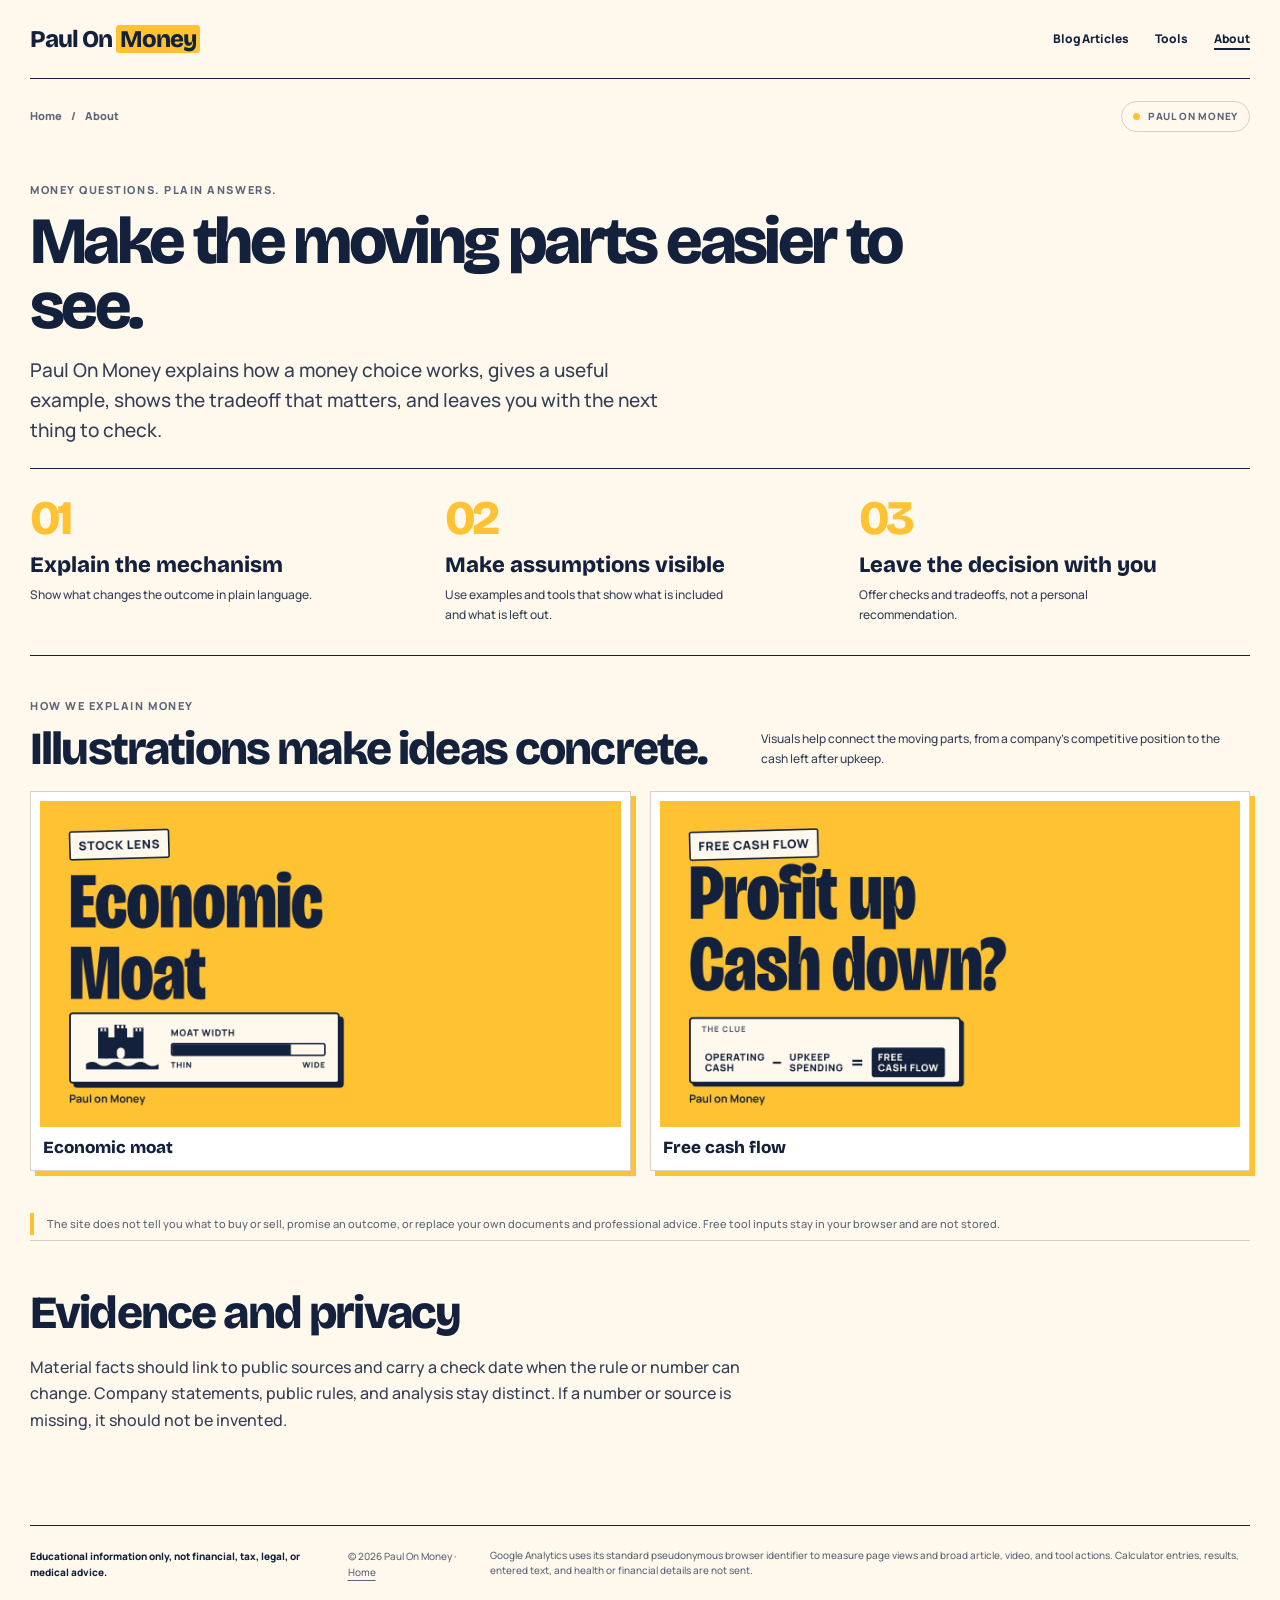
==== commit 308e5e08: "Publish website output from f0e8bfffd56b1fb1f832b0ca599683b1a810b4d9" ====
--- a/about/index.html
+++ b/about/index.html
@@ -1,6 +1,6 @@
 <!doctype html>
 <html lang="en">
-<head><meta charset="utf-8"><meta name="viewport" content="width=device-width, initial-scale=1"><meta name="color-scheme" content="light"><title>About | Paul On Money</title><meta name="description" content="What Paul On Money covers and how its explainers use public sources."><link rel="canonical" href="https://paulonmoney.com/about/"><link rel="stylesheet" href="/site.css">  <link rel="icon" type="image/svg+xml" href="/assets/favicon.svg">
+<head><meta charset="utf-8"><meta name="viewport" content="width=device-width, initial-scale=1"><meta name="color-scheme" content="light"><title>About | Paul On Money</title><meta name="description" content="What Paul On Money covers and how its explainers use public sources."><link rel="canonical" href="https://paulonmoney.com/about/"><link rel="stylesheet" href="/site.css?v=eeb220b85805">  <link rel="icon" type="image/svg+xml" href="/assets/favicon.svg">
   <meta property="og:type" content="website"><meta property="og:site_name" content="Paul On Money"><meta property="og:title" content="About | Paul On Money"><meta property="og:description" content="What Paul On Money covers and how its explainers use public sources."><meta property="og:url" content="https://paulonmoney.com/about/"><meta property="og:image" content="https://paulonmoney.com/assets/economic-moat.png"><meta property="og:image:alt" content="Illustration of a castle behind a moat, showing how a company&#39;s competitive advantage can protect it"><meta property="og:image:type" content="image/png"><meta property="og:image:width" content="1280"><meta property="og:image:height" content="720"><meta name="twitter:card" content="summary_large_image"><meta name="twitter:title" content="About | Paul On Money"><meta name="twitter:description" content="What Paul On Money covers and how its explainers use public sources."><meta name="twitter:image" content="https://paulonmoney.com/assets/economic-moat.png"><meta name="twitter:image:alt" content="Illustration of a castle behind a moat, showing how a company&#39;s competitive advantage can protect it">
   <script type="application/ld+json">{"@context":"https://schema.org","@graph":[{"@type":"Organization","@id":"https://paulonmoney.com/#organization","name":"Paul On Money","url":"https://paulonmoney.com/"},{"@type":"BreadcrumbList","@id":"https://paulonmoney.com/about/#breadcrumb","itemListElement":[{"@type":"ListItem","position":1,"name":"Home","item":"https://paulonmoney.com/"},{"@type":"ListItem","position":2,"name":"About","item":"https://paulonmoney.com/about/"}]},{"@type":"AboutPage","@id":"https://paulonmoney.com/about/#webpage","url":"https://paulonmoney.com/about/","name":"About | Paul On Money","description":"What Paul On Money covers and how its explainers use public sources.","inLanguage":"en","isPartOf":{"@id":"https://paulonmoney.com/#website"},"publisher":{"@id":"https://paulonmoney.com/#organization"},"breadcrumb":{"@id":"https://paulonmoney.com/about/#breadcrumb"}}]}</script>
   <script type="module" src="/analytics.mjs?v=8910d92dfe8b"></script>
--- a/site.css
+++ b/site.css
@@ -28,7 +28,7 @@
 .hero .mark,.marker{background:linear-gradient(transparent 63%,var(--sun) 63%,var(--sun) 92%,transparent 92%)}
 .hero-dek,.lede,.dek{font-size:clamp(16px,1.7vw,19px);line-height:1.58;color:#354057;max-width:650px;margin:0}
 .hero-art{margin:5px 6px 5px 0;background:#fff;padding:10px 10px 0;border:1px solid var(--line);box-shadow:12px 12px 0 var(--sun);transform:rotate(1deg);position:relative;z-index:1}
-.hero-art img{display:block;width:100%;aspect-ratio:16/9;object-fit:cover;border-radius:5px}
+.hero-art img{display:block;width:100%;height:auto;aspect-ratio:16/9;object-fit:cover;border-radius:5px}
 .hero-art figcaption{display:flex;justify-content:space-between;align-items:center;gap:10px;padding:11px 3px 12px;font-size:11px;color:var(--muted)}
 .hero-art figcaption strong{color:var(--ink);font-size:11px;letter-spacing:.08em;text-transform:uppercase}
 .question-box{display:grid;grid-template-columns:1fr auto;gap:9px 12px;padding:20px 22px;background:var(--ink);color:var(--paper);border-radius:4px 20px 4px 20px;box-shadow:8px 8px 0 var(--sun);margin:26px 7px 34px 0}
@@ -141,7 +141,7 @@
 .artwork-heading>p{font-size:12px;color:#354057;max-width:460px;margin:0 0 4px}
 .artwork-grid{display:grid;grid-template-columns:1fr 1fr;gap:19px}
 .artwork-grid figure{margin:0;background:#fff;border:1px solid var(--line);padding:9px 9px 0;box-shadow:5px 5px 0 var(--sun)}
-.artwork-grid img{display:block;width:100%;aspect-ratio:16/9;object-fit:cover}
+.artwork-grid img{display:block;width:100%;height:auto;aspect-ratio:16/9;object-fit:cover}
 .artwork-grid figcaption{display:flex;flex-direction:column;gap:4px;padding:11px 3px;color:var(--muted);font-size:11px}
 .artwork-grid figcaption strong{font:800 17px/1.2 Bricolage;color:var(--ink)}
 .about-note{border-left:4px solid var(--sun);padding:2px 0 2px 13px;color:var(--muted);font-size:11px;margin:24px 0 5px}
